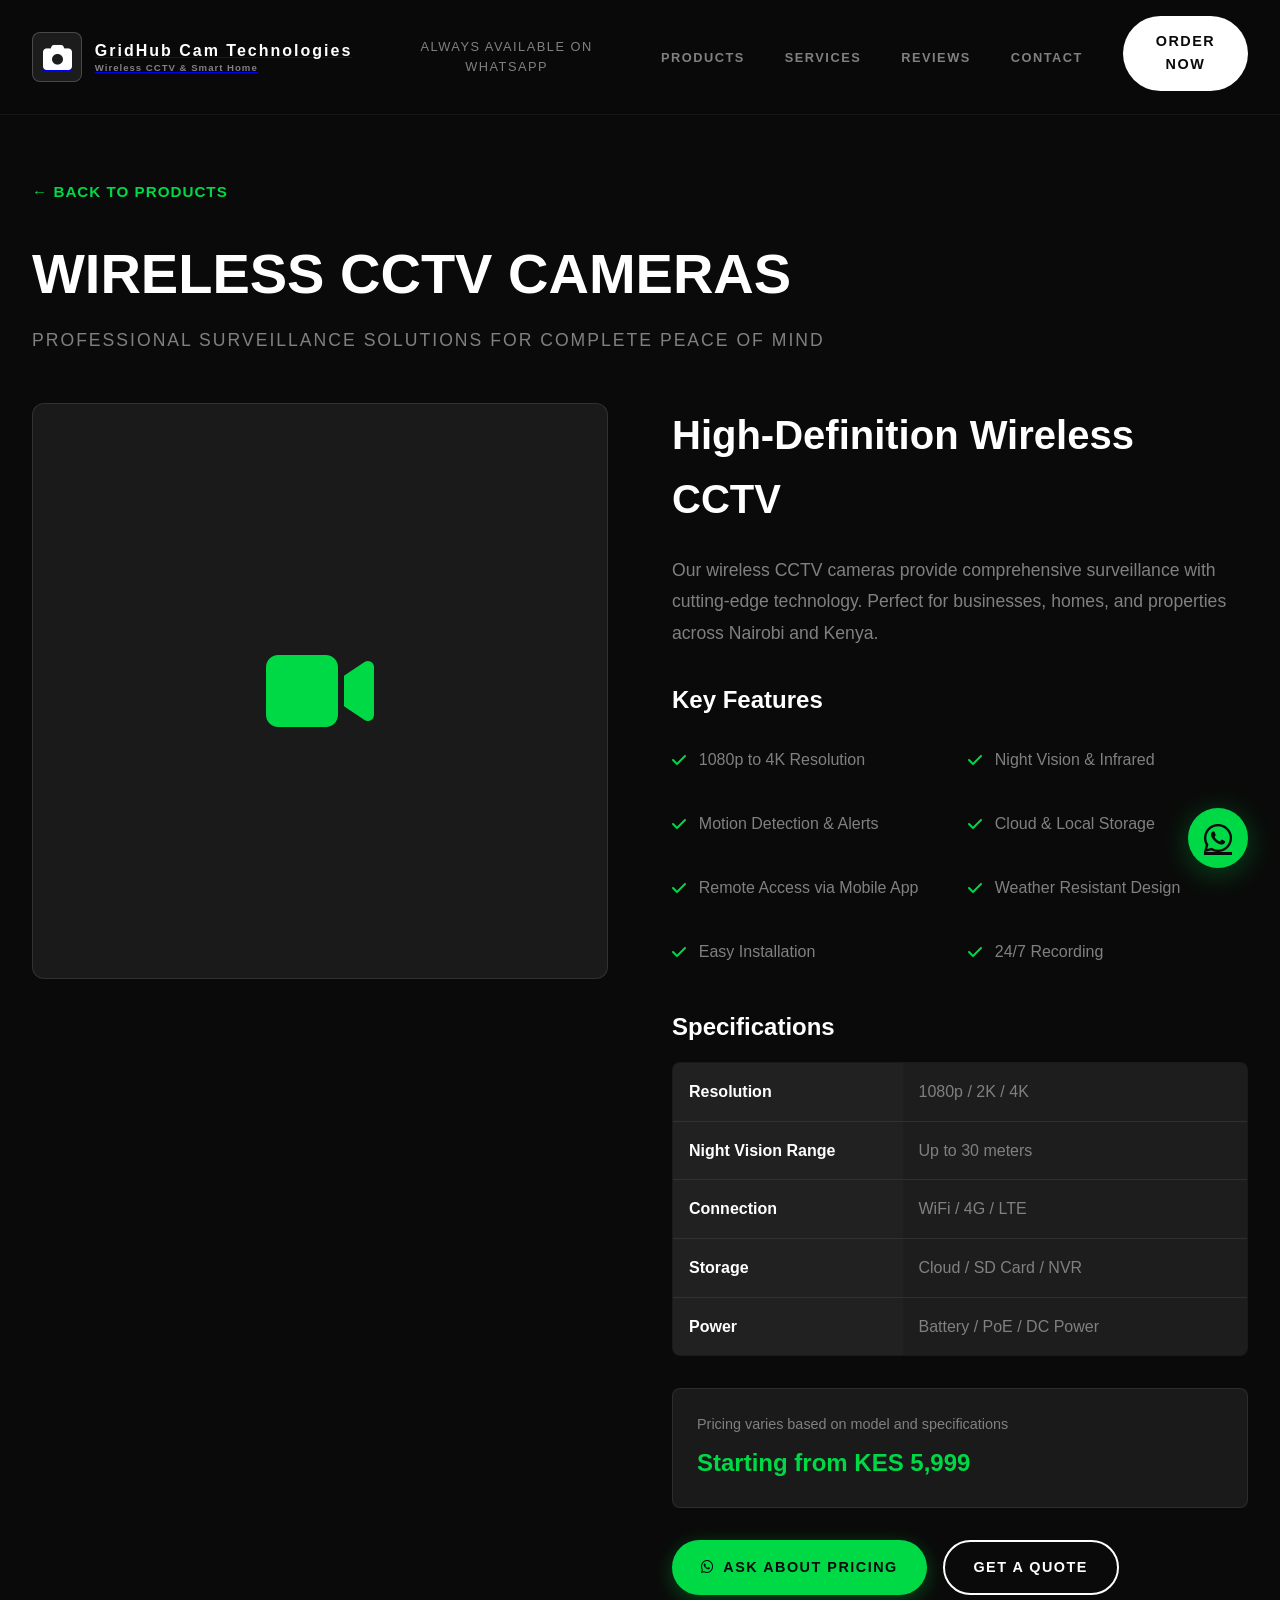
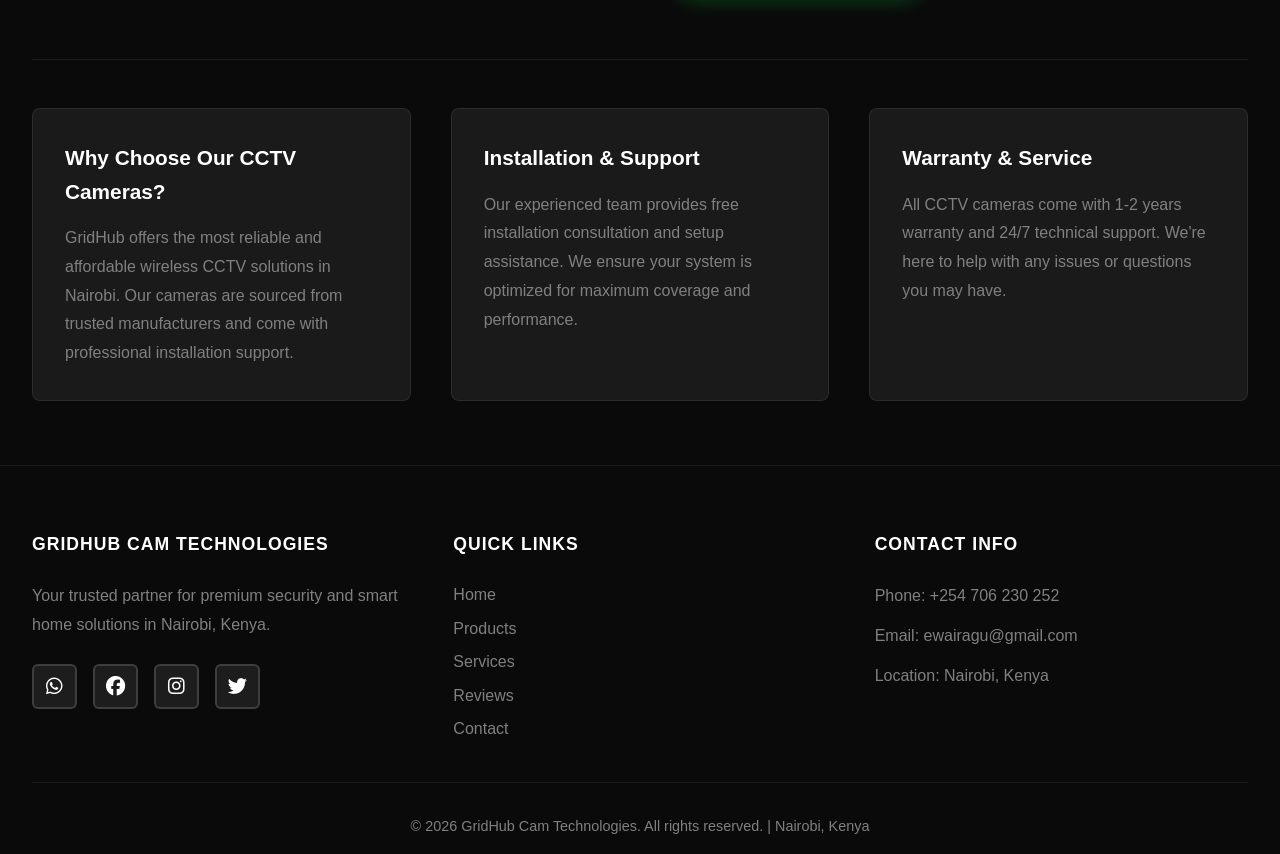
==== products/cctv-cameras.html @ d5a59b38 "initial commit" ====
<!DOCTYPE html>
<html lang="en">
<head>
    <meta charset="UTF-8">
    <meta name="viewport" content="width=device-width, initial-scale=1.0">
    <meta name="description" content="Wireless CCTV Cameras - GridHub Cam Technologies">
    <link rel="stylesheet" href="../css/style.css">
    <link rel="stylesheet" href="https://cdnjs.cloudflare.com/ajax/libs/font-awesome/6.4.0/css/all.min.css">
    <title>Wireless CCTV Cameras | GridHub Cam Technologies</title>
</head>
<body>
    <!-- Navigation Bar -->
    <nav class="navbar">
        <div class="nav-container">
            <a href="../index.html" class="logo">
                <div class="logo-box">
                    <i class="fas fa-camera"></i>
                </div>
                <span>GridHub Cam Technologies<br><small>Wireless CCTV & Smart Home</small></span>
            </a>
            <p class="nav-tagline">ALWAYS AVAILABLE ON WHATSAPP</p>
            <ul class="nav-menu">
                <li><a href="../index.html#products" class="nav-link">PRODUCTS</a></li>
                <li><a href="../index.html#services" class="nav-link">SERVICES</a></li>
                <li><a href="../index.html#reviews" class="nav-link">REVIEWS</a></li>
                <li><a href="../index.html#contact" class="nav-link">CONTACT</a></li>
                <li><a href="https://wa.me/254706230252?text=Hi%20GridHub%20Cam%20Technologies,%20I%20am%20interested%20in%20Wireless%20CCTV%20Cameras" target="_blank" class="btn btn-order">ORDER NOW</a></li>
            </ul>
            <div class="hamburger">
                <span></span>
                <span></span>
                <span></span>
            </div>
        </div>
    </nav>

    <!-- Product Details Section -->
    <section class="product-details">
        <div class="product-details-container">
            <div class="product-header">
                <a href="../index.html#products" class="back-link">← Back to Products</a>
                <h1>Wireless CCTV Cameras</h1>
                <p class="product-tagline">Professional surveillance solutions for complete peace of mind</p>
            </div>

            <div class="product-grid">
                <div class="product-image">
                    <div class="image-placeholder">
                        <i class="fas fa-video"></i>
                    </div>
                </div>

                <div class="product-info">
                    <h2>High-Definition Wireless CCTV</h2>
                    <p class="product-description">
                        Our wireless CCTV cameras provide comprehensive surveillance with cutting-edge technology. Perfect for businesses, homes, and properties across Nairobi and Kenya.
                    </p>

                    <div class="features">
                        <h3>Key Features</h3>
                        <ul>
                            <li><i class="fas fa-check"></i> 1080p to 4K Resolution</li>
                            <li><i class="fas fa-check"></i> Night Vision & Infrared</li>
                            <li><i class="fas fa-check"></i> Motion Detection & Alerts</li>
                            <li><i class="fas fa-check"></i> Cloud & Local Storage</li>
                            <li><i class="fas fa-check"></i> Remote Access via Mobile App</li>
                            <li><i class="fas fa-check"></i> Weather Resistant Design</li>
                            <li><i class="fas fa-check"></i> Easy Installation</li>
                            <li><i class="fas fa-check"></i> 24/7 Recording</li>
                        </ul>
                    </div>

                    <div class="specifications">
                        <h3>Specifications</h3>
                        <table>
                            <tr>
                                <td>Resolution</td>
                                <td>1080p / 2K / 4K</td>
                            </tr>
                            <tr>
                                <td>Night Vision Range</td>
                                <td>Up to 30 meters</td>
                            </tr>
                            <tr>
                                <td>Connection</td>
                                <td>WiFi / 4G / LTE</td>
                            </tr>
                            <tr>
                                <td>Storage</td>
                                <td>Cloud / SD Card / NVR</td>
                            </tr>
                            <tr>
                                <td>Power</td>
                                <td>Battery / PoE / DC Power</td>
                            </tr>
                        </table>
                    </div>

                    <div class="pricing">
                        <p class="price-note">Pricing varies based on model and specifications</p>
                        <p class="price-range">Starting from KES 5,999</p>
                    </div>

                    <div class="action-buttons">
                        <a href="https://wa.me/254706230252?text=Hi%20GridHub,%20I%20am%20interested%20in%20Wireless%20CCTV%20Cameras%20-%20please%20send%20pricing%20and%20models" target="_blank" class="btn btn-whatsapp">
                            <i class="fab fa-whatsapp"></i> ASK ABOUT PRICING
                        </a>
                        <a href="../index.html#contact" class="btn btn-quote">GET A QUOTE</a>
                    </div>
                </div>
            </div>

            <div class="product-sections">
                <div class="section">
                    <h3>Why Choose Our CCTV Cameras?</h3>
                    <p>GridHub offers the most reliable and affordable wireless CCTV solutions in Nairobi. Our cameras are sourced from trusted manufacturers and come with professional installation support.</p>
                </div>

                <div class="section">
                    <h3>Installation & Support</h3>
                    <p>Our experienced team provides free installation consultation and setup assistance. We ensure your system is optimized for maximum coverage and performance.</p>
                </div>

                <div class="section">
                    <h3>Warranty & Service</h3>
                    <p>All CCTV cameras come with 1-2 years warranty and 24/7 technical support. We're here to help with any issues or questions you may have.</p>
                </div>
            </div>
        </div>
    </section>

    <!-- Footer -->
    <footer class="footer">
        <div class="footer-content">
            <div class="footer-section">
                <h4>GridHub Cam Technologies</h4>
                <p>Your trusted partner for premium security and smart home solutions in Nairobi, Kenya.</p>
                <div class="social-links">
                    <a href="https://wa.me/254706230252" target="_blank" title="WhatsApp"><i class="fab fa-whatsapp"></i></a>
                    <a href="https://facebook.com" target="_blank" title="Facebook"><i class="fab fa-facebook"></i></a>
                    <a href="https://instagram.com" target="_blank" title="Instagram"><i class="fab fa-instagram"></i></a>
                    <a href="https://twitter.com" target="_blank" title="Twitter"><i class="fab fa-twitter"></i></a>
                </div>
            </div>
            <div class="footer-section">
                <h4>Quick Links</h4>
                <ul>
                    <li><a href="../index.html">Home</a></li>
                    <li><a href="../index.html#products">Products</a></li>
                    <li><a href="../index.html#services">Services</a></li>
                    <li><a href="../index.html#reviews">Reviews</a></li>
                    <li><a href="../index.html#contact">Contact</a></li>
                </ul>
            </div>
            <div class="footer-section">
                <h4>Contact Info</h4>
                <p>Phone: +254 706 230 252</p>
                <p>Email: ewairagu@gmail.com</p>
                <p>Location: Nairobi, Kenya</p>
            </div>
        </div>
        <div class="footer-bottom">
            <p>&copy; 2026 GridHub Cam Technologies. All rights reserved. | Nairobi, Kenya</p>
        </div>
    </footer>

    <!-- Scroll to Top Button -->
    <button class="scroll-top" id="scrollTopBtn">
        <i class="fas fa-arrow-up"></i>
    </button>

    <!-- WhatsApp Chat Button -->
    <a href="https://wa.me/254706230252?text=Hi%20GridHub%20Cam%20Technologies" target="_blank" class="whatsapp-chat">
        <i class="fab fa-whatsapp"></i>
    </a>

    <script src="../js/script.js"></script>
</body>
</html>
---- css/style.css ----
/* ==================== GLOBAL STYLES ==================== */
* {
    margin: 0;
    padding: 0;
    box-sizing: border-box;
}

:root {
    --text-light: #ffffff;
    --text-gray: #808080;
    --background: #0a0a0a;
    --card-bg: #1a1a1a;
    --accent-color: #00d946;
    --secondary-color: #0a0e27;
    --shadow: 0 15px 35px rgba(0, 0, 0, 0.8);
    --transition: all 0.3s ease;
}

html {
    scroll-behavior: smooth;
}

body {
    font-family: 'Segoe UI', Tahoma, Geneva, Verdana, sans-serif;
    line-height: 1.6;
    color: var(--text-light);
    background-color: var(--background);
    overflow-x: hidden;
}

/* ==================== NAVIGATION BAR ==================== */
.navbar {
    position: sticky;
    top: 0;
    z-index: 1000;
    background: rgba(10, 10, 10, 0.98);
    backdrop-filter: blur(10px);
    border-bottom: 1px solid rgba(255, 255, 255, 0.05);
    padding: 1rem 2rem;
    animation: slideDown 0.5s ease;
}

@keyframes slideDown {
    from {
        transform: translateY(-100%);
        opacity: 0;
    }
    to {
        transform: translateY(0);
        opacity: 1;
    }
}

.nav-container {
    max-width: 1400px;
    margin: 0 auto;
    display: flex;
    justify-content: space-between;
    align-items: center;
    gap: 2rem;
}

.logo {
    display: flex;
    align-items: center;
    gap: 0.8rem;
    cursor: pointer;
    transition: var(--transition);
    flex-shrink: 0;
}

.logo-box {
    width: 50px;
    height: 50px;
    background: rgba(255, 255, 255, 0.08);
    border: 1.5px solid rgba(255, 255, 255, 0.2);
    border-radius: 8px;
    display: flex;
    align-items: center;
    justify-content: center;
    font-size: 1.8rem;
    color: var(--text-light);
}

.logo span {
    color: var(--text-light);
    font-size: 1rem;
    font-weight: 800;
    letter-spacing: 2px;
    line-height: 1.2;
}

.logo small {
    font-size: 0.6rem;
    color: var(--text-gray);
    display: block;
    letter-spacing: 1px;
    margin-top: 0.1rem;
}

.logo:hover {
    transform: scale(1.02);
}

.nav-tagline {
    color: var(--text-gray);
    font-size: 0.8rem;
    letter-spacing: 1.5px;
    text-transform: uppercase;
    flex-grow: 1;
    text-align: center;
}

.nav-menu {
    display: flex;
    list-style: none;
    gap: 2.5rem;
    align-items: center;
}

.nav-link {
    color: var(--text-gray);
    text-decoration: none;
    font-weight: 600;
    font-size: 0.8rem;
    position: relative;
    transition: var(--transition);
    text-transform: uppercase;
    letter-spacing: 1.5px;
}

.nav-link:hover {
    color: var(--text-light);
}

.btn-order {
    background: var(--text-light);
    color: var(--background);
    padding: 0.6rem 1.4rem;
    border-radius: 50px;
    font-weight: 700;
    text-transform: uppercase;
    letter-spacing: 1px;
    font-size: 0.75rem;
    cursor: pointer;
    transition: var(--transition);
    border: none;
}

.btn-order:hover {
    transform: translateY(-2px);
    box-shadow: 0 5px 15px rgba(255, 255, 255, 0.2);
}

.hamburger {
    display: none;
    flex-direction: column;
    cursor: pointer;
}

.hamburger span {
    width: 25px;
    height: 3px;
    background-color: var(--text-light);
    margin: 5px 0;
    border-radius: 3px;
    transition: var(--transition);
}

.hamburger.active span:nth-child(1) {
    transform: rotate(45deg) translate(10px, 10px);
}

.hamburger.active span:nth-child(2) {
    opacity: 0;
}

.hamburger.active span:nth-child(3) {
    transform: rotate(-45deg) translate(7px, -7px);
}

/* ==================== HERO SECTION ==================== */
.hero {
    background: linear-gradient(135deg, rgba(10, 10, 10, 0.95), rgba(15, 15, 15, 0.95)),
                url('https://images.unsplash.com/photo-1558618666-fcd25c85cd64?ixlib=rb-4.0.3&auto=format&fit=crop&w=1600&q=80');
    background-size: cover;
    background-position: center;
    background-attachment: fixed;
    min-height: 100vh;
    display: flex;
    flex-direction: column;
    align-items: flex-start;
    justify-content: center;
    padding: 5rem 2rem;
    color: var(--text-light);
    position: relative;
    overflow: hidden;
}

.hero::before {
    content: '';
    position: absolute;
    top: 0;
    left: 0;
    right: 0;
    bottom: 0;
    background: radial-gradient(circle at 20% 50%, rgba(0, 0, 0, 0.3), transparent 50%);
    pointer-events: none;
}

.hero-content {
    max-width: 1200px;
    margin: 0 auto;
    width: 100%;
    position: relative;
    z-index: 1;
    animation: fadeInUp 1.2s ease;
}

@keyframes fadeInUp {
    from {
        opacity: 0;
        transform: translateY(50px);
    }
    to {
        opacity: 1;
        transform: translateY(0);
    }
}

.hero h1 {
    font-size: 6rem;
    font-weight: 900;
    margin-bottom: 2rem;
    line-height: 0.9;
    letter-spacing: -3px;
    text-transform: uppercase;
}

.hero p {
    font-size: 1.1rem;
    margin-bottom: 3rem;
    color: var(--text-gray);
    line-height: 1.8;
    max-width: 600px;
}

.hero-buttons {
    display: flex;
    gap: 1.5rem;
    margin-bottom: 5rem;
    flex-wrap: wrap;
}

.hero-stats {
    display: grid;
    grid-template-columns: repeat(4, 1fr);
    gap: 3rem;
    position: relative;
    z-index: 1;
    max-width: 1200px;
    margin: 0 auto;
    width: 100%;
}

.stat h3 {
    font-size: 3rem;
    font-weight: 900;
    color: var(--text-light);
    margin-bottom: 0.5rem;
}

.stat p {
    color: var(--text-gray);
    font-size: 0.8rem;
    text-transform: uppercase;
    letter-spacing: 2px;
}

/* ==================== BUTTONS ==================== */
.btn {
    padding: 0.9rem 1.8rem;
    border: none;
    border-radius: 50px;
    font-size: 0.9rem;
    font-weight: 700;
    cursor: pointer;
    transition: var(--transition);
    text-decoration: none;
    display: inline-block;
    text-align: center;
    text-transform: uppercase;
    letter-spacing: 1.5px;
    position: relative;
    overflow: hidden;
}

.btn::before {
    content: '';
    position: absolute;
    top: 0;
    left: -100%;
    width: 100%;
    height: 100%;
    background: rgba(255, 255, 255, 0.1);
    transition: left 0.3s ease;
    z-index: -1;
}

.btn:hover::before {
    left: 100%;
}

.btn-shop {
    background: var(--text-light);
    color: var(--background);
    box-shadow: 0 5px 20px rgba(0, 0, 0, 0.4);
}

.btn-shop:hover {
    transform: translateY(-3px);
    box-shadow: 0 8px 25px rgba(255, 255, 255, 0.15);
}

.btn-whatsapp {
    background: var(--accent-color);
    color: var(--background);
    box-shadow: 0 5px 20px rgba(0, 217, 70, 0.3);
    display: flex;
    align-items: center;
    gap: 0.5rem;
}

.btn-whatsapp:hover {
    transform: translateY(-3px);
    box-shadow: 0 8px 30px rgba(0, 217, 70, 0.4);
}

.btn-quote {
    background: transparent;
    color: var(--text-light);
    border: 2px solid var(--text-light);
}

.btn-quote:hover {
    background: var(--text-light);
    color: var(--background);
    transform: translateY(-3px);
    box-shadow: 0 5px 20px rgba(0, 0, 0, 0.3);
}

.btn-submit {
    width: 100%;
}

/* ==================== PRODUCTS SECTION ==================== */
.products {
    padding: 6rem 2rem;
    background: var(--background);
    max-width: 1400px;
    margin: 0 auto;
    position: relative;
}

.products h2 {
    font-size: 3.5rem;
    text-align: center;
    margin-bottom: 0.5rem;
    color: var(--text-light);
    font-weight: 900;
    letter-spacing: -1px;
    text-transform: uppercase;
}

.section-subtitle {
    text-align: center;
    color: var(--text-gray);
    margin-bottom: 4rem;
    font-size: 1.1rem;
    text-transform: uppercase;
    letter-spacing: 2px;
}

.products-grid {
    display: grid;
    grid-template-columns: repeat(auto-fit, minmax(320px, 1fr));
    gap: 2.5rem;
}

.product-card {
    background: var(--card-bg);
    border: 1px solid rgba(255, 255, 255, 0.08);
    border-radius: 12px;
    padding: 2.5rem;
    text-align: center;
    transition: var(--transition);
    backdrop-filter: blur(10px);
    position: relative;
    overflow: hidden;
}

.product-card:hover {
    border-color: rgba(255, 255, 255, 0.2);
    transform: translateY(-10px);
    box-shadow: 0 15px 40px rgba(0, 0, 0, 0.5);
}

.product-icon {
    font-size: 3.5rem;
    color: var(--text-light);
    margin-bottom: 1.5rem;
    transition: var(--transition);
}

.product-card:hover .product-icon {
    transform: scale(1.1) rotate(5deg);
}

.product-card h3 {
    color: var(--text-light);
    margin-bottom: 1rem;
    font-size: 1.5rem;
    font-weight: 700;
}

.product-card p {
    color: var(--text-gray);
    margin-bottom: 1.5rem;
    line-height: 1.8;
}

.product-card ul {
    list-style: none;
    text-align: left;
}

.product-card li {
    padding: 0.7rem 0;
    color: var(--text-gray);
    border-bottom: 1px solid rgba(255, 255, 255, 0.08);
    font-size: 0.95rem;
}

.product-card li:last-child {
    border-bottom: none;
}

.product-card li::before {
    content: "▸ ";
    color: var(--accent-color);
    font-weight: bold;
    margin-right: 0.8rem;
}

/* ==================== SERVICES SECTION ==================== */
.services {
    padding: 6rem 2rem;
    background: var(--background);
    max-width: 1400px;
    margin: 0 auto;
}

.services h2 {
    font-size: 3.5rem;
    text-align: center;
    margin-bottom: 0.5rem;
    color: var(--text-light);
    font-weight: 900;
    text-transform: uppercase;
}

.services-grid {
    display: grid;
    grid-template-columns: repeat(auto-fit, minmax(280px, 1fr));
    gap: 2.5rem;
    margin-top: 3rem;
}

.service-card {
    background: var(--card-bg);
    border: 1px solid rgba(255, 255, 255, 0.08);
    padding: 2.5rem;
    border-radius: 12px;
    text-align: center;
    transition: var(--transition);
    backdrop-filter: blur(10px);
}

.service-card:hover {
    border-color: rgba(255, 255, 255, 0.2);
    transform: translateY(-8px);
    box-shadow: 0 15px 40px rgba(0, 0, 0, 0.5);
}

.service-card i {
    font-size: 3rem;
    color: var(--accent-color);
    margin-bottom: 1rem;
}

.service-card h3 {
    color: var(--text-light);
    margin-bottom: 1rem;
    font-size: 1.3rem;
    font-weight: 700;
}

.service-card p {
    color: var(--text-gray);
    line-height: 1.8;
}

/* ==================== REVIEWS SECTION ==================== */
.reviews {
    padding: 6rem 2rem;
    background: var(--background);
    max-width: 1400px;
    margin: 0 auto;
}

.reviews h2 {
    font-size: 3.5rem;
    text-align: center;
    margin-bottom: 0.5rem;
    color: var(--text-light);
    font-weight: 900;
    text-transform: uppercase;
}

.reviews-grid {
    display: grid;
    grid-template-columns: repeat(auto-fit, minmax(320px, 1fr));
    gap: 2.5rem;
    margin-top: 3rem;
}

.review-card {
    background: var(--card-bg);
    padding: 2.5rem;
    border-radius: 12px;
    box-shadow: 0 5px 20px rgba(0, 0, 0, 0.4);
    transition: var(--transition);
    border: 1px solid rgba(255, 255, 255, 0.08);
    backdrop-filter: blur(10px);
    position: relative;
}

.review-card:hover {
    transform: translateY(-8px);
    border-color: rgba(255, 255, 255, 0.2);
    box-shadow: 0 15px 40px rgba(0, 0, 0, 0.5);
}

.stars {
    color: #ffffff;
    font-size: 1.3rem;
    margin-bottom: 1rem;
    letter-spacing: 2px;
}

.review-text {
    color: var(--text-gray);
    font-style: italic;
    margin-bottom: 1.5rem;
    line-height: 1.9;
}

.review-author {
    color: var(--text-light);
    font-weight: 700;
    text-transform: uppercase;
    letter-spacing: 1px;
    font-size: 0.9rem;
}

/* ==================== CONTACT SECTION ==================== */
.contact {
    padding: 6rem 2rem;
    background: linear-gradient(135deg, rgba(10, 10, 10, 0.95), rgba(15, 15, 15, 0.95)),
                url('https://images.unsplash.com/photo-1558618666-fcd25c85cd64?ixlib=rb-4.0.3&auto=format&fit=crop&w=1600&q=80');
    background-size: cover;
    background-position: center;
    background-attachment: fixed;
    color: var(--text-light);
    position: relative;
}

.contact::before {
    content: '';
    position: absolute;
    top: 0;
    left: 0;
    right: 0;
    bottom: 0;
    background: radial-gradient(circle at 80% 20%, rgba(0, 0, 0, 0.4), transparent 50%);
    pointer-events: none;
}

.contact h2 {
    font-size: 3.5rem;
    text-align: center;
    margin-bottom: 0.5rem;
    font-weight: 900;
    text-transform: uppercase;
    position: relative;
    z-index: 1;
}

.contact .section-subtitle {
    color: var(--text-gray);
    position: relative;
    z-index: 1;
}

.contact-wrapper {
    max-width: 1400px;
    margin: 0 auto;
    display: grid;
    grid-template-columns: 1fr 1fr;
    gap: 4rem;
    margin-top: 3rem;
    position: relative;
    z-index: 1;
}

.contact-info {
    display: grid;
    grid-template-columns: repeat(2, 1fr);
    gap: 2.5rem;
}

.info-card {
    background: rgba(26, 26, 26, 0.9);
    padding: 2rem;
    border-radius: 10px;
    text-align: center;
    backdrop-filter: blur(10px);
    border: 1px solid rgba(255, 255, 255, 0.08);
    transition: var(--transition);
}

.info-card:hover {
    background: rgba(26, 26, 26, 0.95);
    transform: translateY(-8px);
    border-color: rgba(255, 255, 255, 0.15);
    box-shadow: 0 10px 30px rgba(0, 0, 0, 0.4);
}

.info-card i {
    font-size: 3rem;
    color: var(--accent-color);
    margin-bottom: 1rem;
}

.info-card h4 {
    font-size: 1.3rem;
    margin-bottom: 0.8rem;
    color: var(--text-light);
    font-weight: 700;
}

.info-card p {
    margin: 0.5rem 0;
    color: var(--text-gray);
}

.info-text {
    font-size: 0.9rem;
    opacity: 0.8;
}

.contact-link {
    display: inline-block;
    margin-top: 1rem;
    padding: 0.7rem 1.8rem;
    background: var(--accent-color);
    color: var(--background);
    text-decoration: none;
    border-radius: 50px;
    transition: var(--transition);
    font-weight: 700;
    text-transform: uppercase;
    letter-spacing: 1px;
    font-size: 0.85rem;
    box-shadow: 0 5px 15px rgba(0, 217, 70, 0.2);
}

.contact-link:hover {
    box-shadow: 0 8px 25px rgba(0, 217, 70, 0.3);
    transform: translateY(-3px);
}

/* ==================== CONTACT FORM ==================== */
.contact-form-container {
    background: rgba(26, 26, 26, 0.9);
    padding: 3rem;
    border-radius: 12px;
    backdrop-filter: blur(10px);
    border: 1px solid rgba(255, 255, 255, 0.08);
}

.contact-form-container h3 {
    font-size: 2rem;
    margin-bottom: 2rem;
    color: var(--text-light);
    font-weight: 700;
    text-transform: uppercase;
}

.contact-form {
    display: flex;
    flex-direction: column;
}

.form-group {
    margin-bottom: 1.8rem;
}

.form-group label {
    display: block;
    margin-bottom: 0.7rem;
    font-weight: 700;
    text-transform: uppercase;
    letter-spacing: 1px;
    font-size: 0.9rem;
    color: var(--text-light);
}

.form-group input,
.form-group textarea,
.form-group select {
    width: 100%;
    padding: 1rem;
    border: 1px solid rgba(255, 255, 255, 0.15);
    border-radius: 6px;
    font-family: inherit;
    font-size: 1rem;
    background: rgba(10, 10, 10, 0.7);
    color: var(--text-light);
    transition: var(--transition);
}

.form-group input::placeholder,
.form-group textarea::placeholder {
    color: rgba(255, 255, 255, 0.3);
}

.form-group input:focus,
.form-group textarea:focus,
.form-group select:focus {
    outline: none;
    background: rgba(10, 10, 10, 0.9);
    border-color: rgba(255, 255, 255, 0.3);
    box-shadow: 0 0 10px rgba(0, 0, 0, 0.3);
}

.form-group textarea {
    resize: vertical;
}

.btn-submit {
    margin-top: 1.5rem;
}

.form-message {
    margin-top: 1rem;
    padding: 1rem;
    border-radius: 6px;
    text-align: center;
    display: none;
    font-weight: 700;
    text-transform: uppercase;
    letter-spacing: 1px;
}

.form-message.success {
    display: block;
    background: rgba(0, 217, 70, 0.15);
    color: var(--accent-color);
    border: 2px solid var(--accent-color);
}

.form-message.error {
    display: block;
    background: rgba(239, 68, 68, 0.15);
    color: #ef4444;
    border: 2px solid #ef4444;
}

/* ==================== FOOTER ==================== */
.footer {
    background: var(--background);
    color: var(--text-light);
    padding: 4rem 2rem 1rem;
    border-top: 1px solid rgba(255, 255, 255, 0.08);
}

.footer-content {
    max-width: 1400px;
    margin: 0 auto;
    display: grid;
    grid-template-columns: repeat(auto-fit, minmax(280px, 1fr));
    gap: 3rem;
    margin-bottom: 2rem;
}

.footer-section h4 {
    margin-bottom: 1.5rem;
    color: var(--text-light);
    font-size: 1.1rem;
    font-weight: 700;
    text-transform: uppercase;
    letter-spacing: 1px;
}

.footer-section p {
    margin: 0.7rem 0;
    color: var(--text-gray);
    line-height: 1.8;
}

.footer-section ul {
    list-style: none;
}

.footer-section a {
    color: var(--text-gray);
    text-decoration: none;
    transition: var(--transition);
    display: block;
    margin: 0.5rem 0;
}

.footer-section a:hover {
    color: var(--text-light);
    padding-left: 0.5rem;
}

.social-links {
    display: flex;
    gap: 1rem;
    margin-top: 1rem;
}

.social-links a {
    width: 45px;
    height: 45px;
    background: rgba(255, 255, 255, 0.08);
    border: 2px solid rgba(255, 255, 255, 0.15);
    border-radius: 6px;
    display: flex;
    align-items: center;
    justify-content: center;
    transition: var(--transition);
    color: var(--text-light);
    font-size: 1.2rem;
}

.social-links a:hover {
    background: var(--accent-color);
    color: var(--background);
    transform: translateY(-3px);
    border-color: var(--accent-color);
}

.footer-bottom {
    text-align: center;
    padding-top: 2rem;
    border-top: 1px solid rgba(255, 255, 255, 0.08);
    color: var(--text-gray);
    font-size: 0.9rem;
}

/* ==================== SCROLL TO TOP BUTTON ==================== */
.scroll-top {
    position: fixed;
    bottom: 80px;
    right: 2rem;
    background: var(--text-light);
    color: var(--background);
    border: none;
    width: 50px;
    height: 50px;
    border-radius: 6px;
    cursor: pointer;
    display: none;
    align-items: center;
    justify-content: center;
    font-size: 1.5rem;
    box-shadow: 0 5px 20px rgba(0, 0, 0, 0.4);
    transition: var(--transition);
    z-index: 999;
    font-weight: 700;
}

.scroll-top:hover {
    transform: translateY(-5px);
    box-shadow: 0 8px 30px rgba(0, 0, 0, 0.5);
}

.scroll-top.show {
    display: flex;
}

/* ==================== WHATSAPP CHAT BUTTON ==================== */
.whatsapp-chat {
    position: fixed;
    bottom: 2rem;
    right: 2rem;
    width: 60px;
    height: 60px;
    background: var(--accent-color);
    border-radius: 50%;
    display: flex;
    align-items: center;
    justify-content: center;
    color: var(--background);
    font-size: 2rem;
    box-shadow: 0 5px 30px rgba(0, 217, 70, 0.3);
    transition: var(--transition);
    z-index: 998;
    animation: float 3s ease-in-out infinite;
}

.whatsapp-chat:hover {
    transform: scale(1.1);
    box-shadow: 0 8px 40px rgba(0, 217, 70, 0.4);
}

@keyframes float {
    0%, 100% {
        transform: translateY(0px);
    }
    50% {
        transform: translateY(-15px);
    }
}

/* ==================== RESPONSIVE DESIGN ==================== */
@media (max-width: 768px) {
    .hamburger {
        display: flex;
    }

    .nav-container {
        flex-wrap: wrap;
        gap: 1rem;
    }

    .nav-tagline {
        order: 3;
        flex-basis: 100%;
        text-align: left;
    }

    .nav-menu {
        display: none;
        position: absolute;
        top: 100%;
        left: 0;
        width: 100%;
        flex-direction: column;
        background: rgba(10, 10, 10, 0.98);
        gap: 0;
        border-bottom: 1px solid rgba(255, 255, 255, 0.08);
        padding: 1rem 0;
    }

    .nav-menu.active {
        display: flex;
    }

    .nav-menu li {
        width: 100%;
    }

    .nav-link {
        display: block;
        padding: 1rem 2rem;
        text-align: left;
        border-bottom: 1px solid rgba(255, 255, 255, 0.08);
    }

    .nav-link::before {
        display: none;
    }

    .hero h1 {
        font-size: 3.5rem;
    }

    .hero p {
        font-size: 1rem;
    }

    .hero-buttons {
        flex-direction: column;
    }

    .hero-stats {
        grid-template-columns: repeat(2, 1fr);
        gap: 2rem;
    }

    .products h2,
    .services h2,
    .reviews h2,
    .contact h2 {
        font-size: 2.5rem;
    }

    .products-grid,
    .services-grid,
    .reviews-grid {
        grid-template-columns: 1fr;
    }

    .contact-wrapper {
        grid-template-columns: 1fr;
    }

    .contact-info {
        grid-template-columns: 1fr;
        order: 2;
    }

    .contact-form-container {
        order: 1;
        padding: 2rem;
    }

    .products,
    .services,
    .about,
    .reviews,
    .contact {
        padding: 4rem 1.5rem;
    }

    .scroll-top {
        width: 45px;
        height: 45px;
        font-size: 1.2rem;
        bottom: 70px;
        right: 1.5rem;
    }

    .whatsapp-chat {
        width: 55px;
        height: 55px;
        font-size: 1.8rem;
        bottom: 1.5rem;
        right: 1.5rem;
    }
}

@media (max-width: 480px) {
    .nav-container {
        flex-direction: column;
        gap: 0.5rem;
    }

    .nav-tagline {
        order: 2;
        font-size: 0.65rem;
    }

    .hero {
        padding: 3rem 1rem;
    }

    .hero h1 {
        font-size: 2rem;
    }

    .hero p {
        font-size: 0.95rem;
    }

    .hero-buttons {
        gap: 0.8rem;
    }

    .btn {
        padding: 0.8rem 1.2rem;
        font-size: 0.8rem;
    }

    .hero-stats {
        grid-template-columns: 1fr 1fr;
        gap: 1rem;
    }

    .stat h3 {
        font-size: 2rem;
    }

    .stat p {
        font-size: 0.7rem;
    }

    .products h2,
    .services h2,
    .reviews h2,
    .contact h2 {
        font-size: 1.8rem;
    }

    .section-subtitle {
        font-size: 0.9rem;
    }

    .product-card,
    .service-card,
    .review-card,
    .info-card {
        padding: 1.5rem;
    }

    .product-icon {
        font-size: 2.5rem;
    }

    .footer-content {
        grid-template-columns: 1fr;
        gap: 1.5rem;
    }

    .contact-form-container {
        padding: 1.5rem;
    }

    .scroll-top {
        bottom: 65px;
        right: 1rem;
    }

    .whatsapp-chat {
        bottom: 1rem;
        right: 1rem;
    }
}

/* ==================== ANIMATIONS ==================== */
@keyframes fadeIn {
    from {
        opacity: 0;
    }
    to {
        opacity: 1;
    }
}

@keyframes slideInLeft {
    from {
        opacity: 0;
        transform: translateX(-50px);
    }
    to {
        opacity: 1;
        transform: translateX(0);
    }
}

@keyframes slideInRight {
    from {
        opacity: 0;
        transform: translateX(50px);
    }
    to {
        opacity: 1;
        transform: translateX(0);
    }
}

@keyframes pulse {
    0% {
        transform: scale(1);
    }
    50% {
        transform: scale(1.05);
    }
    100% {
        transform: scale(1);
    }
}

/* ==================== PRODUCT DETAILS PAGE ==================== */
.product-details {
    padding: 4rem 2rem;
    background: var(--background);
    min-height: calc(100vh - 200px);
}

.product-details-container {
    max-width: 1400px;
    margin: 0 auto;
}

.product-header {
    margin-bottom: 3rem;
}

.back-link {
    display: inline-flex;
    align-items: center;
    gap: 0.5rem;
    color: var(--accent-color);
    text-decoration: none;
    font-weight: 700;
    font-size: 0.95rem;
    text-transform: uppercase;
    letter-spacing: 1px;
    margin-bottom: 1.5rem;
    transition: var(--transition);
}

.back-link:hover {
    gap: 1rem;
    color: var(--text-light);
}

.product-header h1 {
    font-size: 3.5rem;
    color: var(--text-light);
    font-weight: 900;
    margin-bottom: 0.5rem;
    text-transform: uppercase;
}

.product-tagline {
    color: var(--text-gray);
    font-size: 1.1rem;
    text-transform: uppercase;
    letter-spacing: 2px;
}

.product-grid {
    display: grid;
    grid-template-columns: 1fr 1fr;
    gap: 4rem;
    margin-bottom: 4rem;
    align-items: start;
}

.product-image {
    position: sticky;
    top: 100px;
}



.image-placeholder {
    width: 100%;
    aspect-ratio: 1;
    background: var(--card-bg);
    border: 1px solid rgba(255, 255, 255, 0.1);
    border-radius: 12px;
    display: flex;
    align-items: center;
    justify-content: center;
    font-size: 6rem;
    color: var(--accent-color);
}

.product-info h2 {
    font-size: 2.5rem;
    color: var(--text-light);
    margin-bottom: 1.5rem;
    font-weight: 700;
}

.product-info h3 {
    font-size: 1.5rem;
    color: var(--text-light);
    margin-bottom: 1rem;
    margin-top: 2rem;
    font-weight: 700;
}

.product-description {
    color: var(--text-gray);
    font-size: 1.1rem;
    line-height: 1.8;
    margin-bottom: 2rem;
}

.features {
    margin-bottom: 2rem;
}

.features ul {
    list-style: none;
    display: grid;
    grid-template-columns: 1fr 1fr;
    gap: 1rem;
}

.features li {
    color: var(--text-gray);
    padding: 0.7rem 0;
    display: flex;
    align-items: center;
    gap: 0.8rem;
}

.features i {
    color: var(--accent-color);
    font-weight: bold;
}

.specifications {
    margin-bottom: 2rem;
}

.specifications table {
    width: 100%;
    border-collapse: collapse;
    background: var(--card-bg);
    border: 1px solid rgba(255, 255, 255, 0.08);
    border-radius: 8px;
    overflow: hidden;
}

.specifications tr {
    border-bottom: 1px solid rgba(255, 255, 255, 0.08);
}

.specifications tr:last-child {
    border-bottom: none;
}

.specifications td {
    padding: 1rem;
    color: var(--text-gray);
}

.specifications td:first-child {
    font-weight: 700;
    color: var(--text-light);
    background: rgba(255, 255, 255, 0.03);
    width: 40%;
}

.specifications td:last-child {
    background: rgba(255, 255, 255, 0.01);
}

.pricing {
    background: var(--card-bg);
    padding: 1.5rem;
    border-radius: 8px;
    border: 1px solid rgba(255, 255, 255, 0.08);
    margin-bottom: 2rem;
}

.price-note {
    color: var(--text-gray);
    font-size: 0.9rem;
    margin-bottom: 0.5rem;
}

.price-range {
    font-size: 1.5rem;
    color: var(--accent-color);
    font-weight: 700;
}

.action-buttons {
    display: flex;
    gap: 1rem;
    flex-wrap: wrap;
}

.product-sections {
    display: grid;
    grid-template-columns: repeat(auto-fit, minmax(300px, 1fr));
    gap: 2.5rem;
    margin-top: 3rem;
    padding-top: 3rem;
    border-top: 1px solid rgba(255, 255, 255, 0.08);
}

.section {
    padding: 2rem;
    background: var(--card-bg);
    border: 1px solid rgba(255, 255, 255, 0.08);
    border-radius: 8px;
    transition: var(--transition);
}

.section:hover {
    border-color: rgba(255, 255, 255, 0.15);
    box-shadow: 0 5px 20px rgba(0, 0, 0, 0.3);
}

.section h3 {
    font-size: 1.3rem;
    color: var(--text-light);
    margin-bottom: 1rem;
    font-weight: 700;
}

.section p {
    color: var(--text-gray);
    line-height: 1.8;
}

/* ==================== PRODUCT LINK STYLING ==================== */
.product-link {
    text-decoration: none;
    color: inherit;
    display: block;
    position: relative;
}

.view-more {
    margin-top: 1.5rem;
    color: var(--accent-color);
    font-weight: 700;
    text-transform: uppercase;
    letter-spacing: 1px;
    font-size: 0.9rem;
    transition: var(--transition);
}

.product-link:hover .view-more {
    gap: 0.5rem;
}

/* ==================== RESPONSIVE PRODUCT DETAILS ==================== */
@media (max-width: 1024px) {
    .product-grid {
        grid-template-columns: 1fr;
        gap: 3rem;
    }

    .product-header h1 {
        font-size: 2.5rem;
    }

    .features ul {
        grid-template-columns: 1fr;
    }
}

@media (max-width: 768px) {
    .product-details {
        padding: 3rem 1.5rem;
    }

    .product-header h1 {
        font-size: 2rem;
    }

    .product-info h2 {
        font-size: 1.8rem;
    }

    .product-grid {
        gap: 2rem;
    }

    .image-placeholder {
        font-size: 4rem;
    }

    .action-buttons {
        flex-direction: column;
    }

    .action-buttons .btn {
        width: 100%;
    }

    .specifications table {
        font-size: 0.9rem;
    }

    .specifications td {
        padding: 0.8rem;
    }

    .product-sections {
        grid-template-columns: 1fr;
        gap: 1.5rem;
    }
}

@media (max-width: 480px) {
    .product-details {
        padding: 2rem 1rem;
    }

    .back-link {
        font-size: 0.85rem;
    }

    .product-header h1 {
        font-size: 1.5rem;
    }

    .product-tagline {
        font-size: 0.9rem;
    }

    .product-info h2 {
        font-size: 1.3rem;
    }

    .product-info h3 {
        font-size: 1.1rem;
    }

    .product-description {
        font-size: 0.95rem;
    }

    .features ul {
        grid-template-columns: 1fr;
    }

    .features li {
        font-size: 0.9rem;
    }

    .image-placeholder {
        font-size: 3rem;
    }

    .specifications td {
        padding: 0.6rem;
        font-size: 0.8rem;
    }

    .price-range {
        font-size: 1.3rem;
    }
}
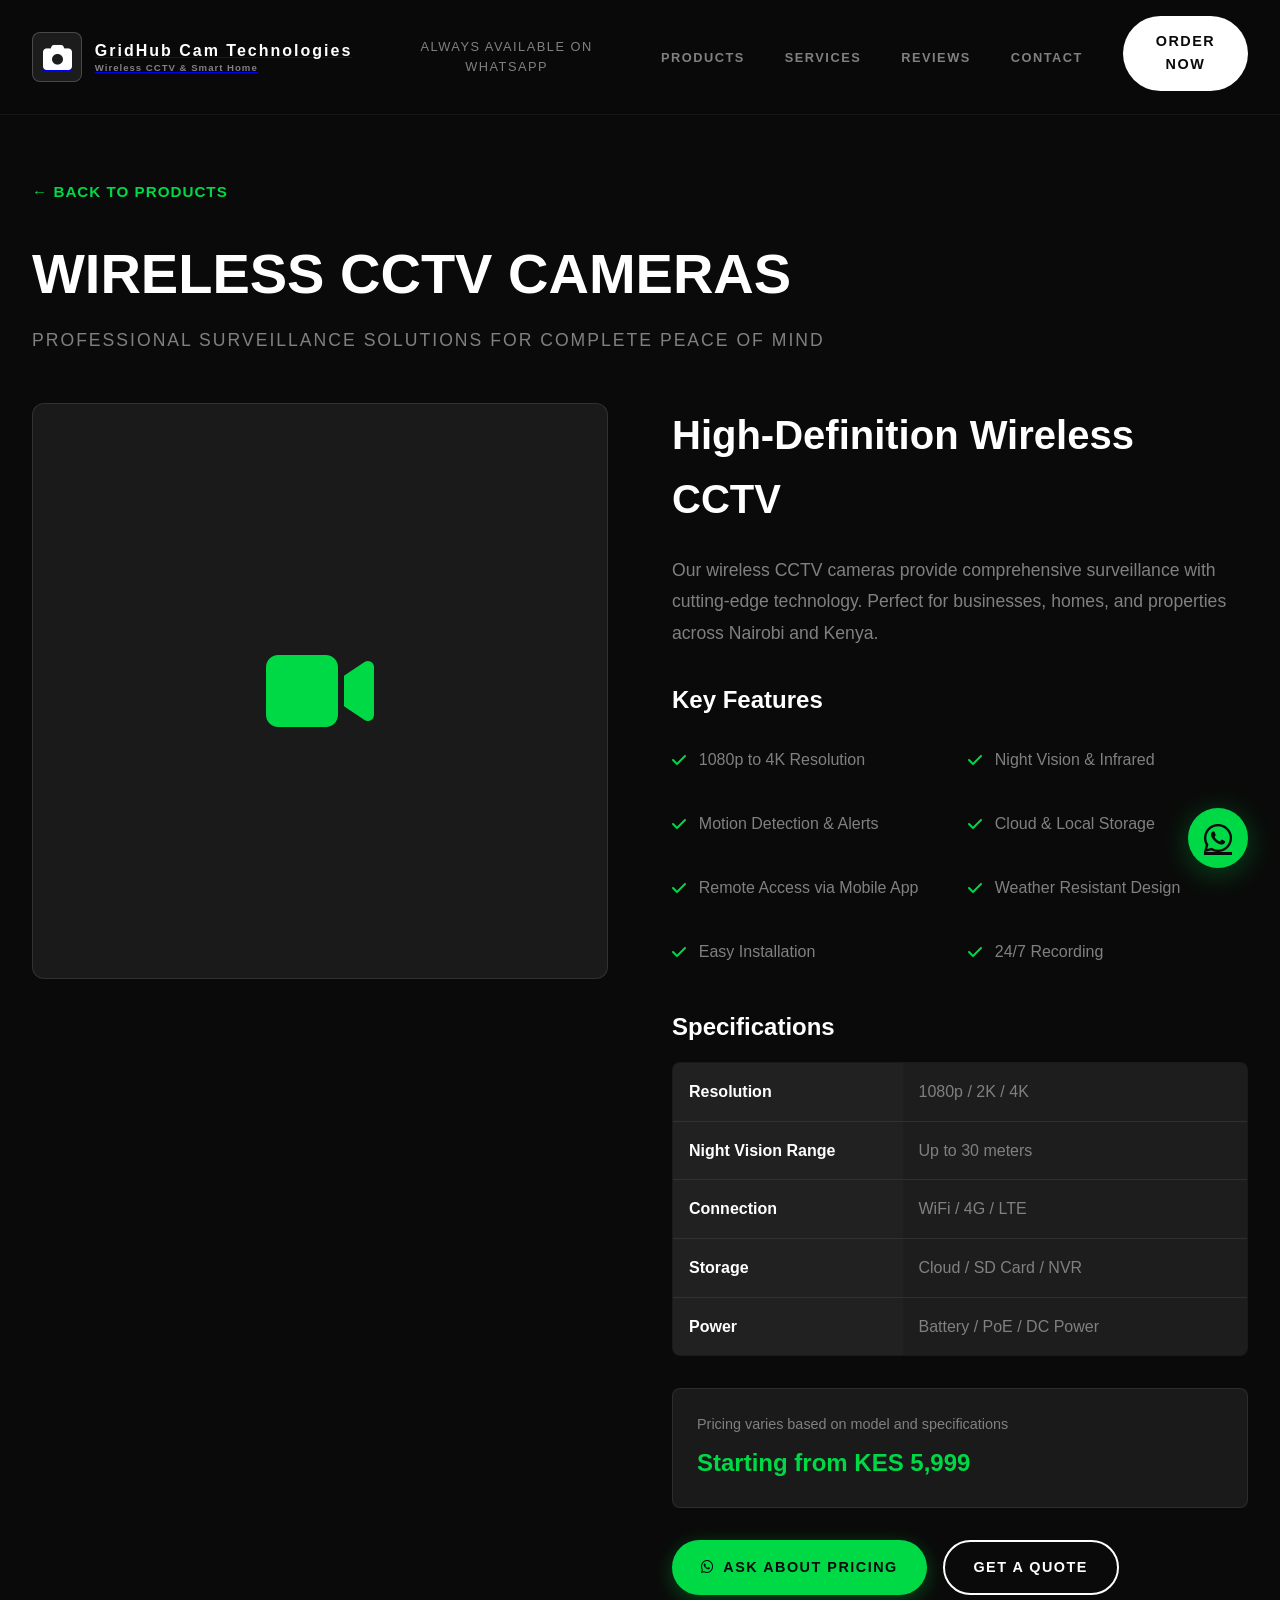
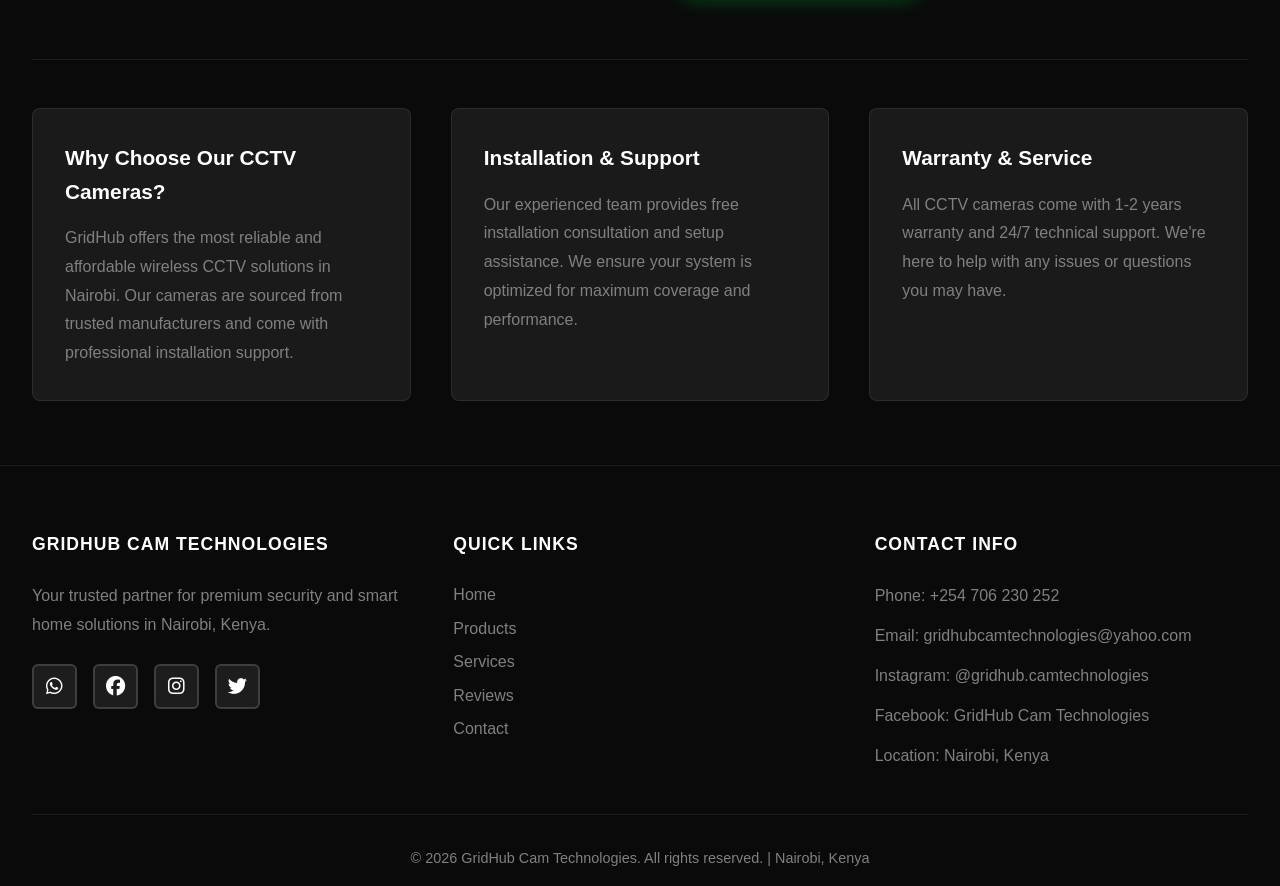
==== commit 0ac497ed: "added social media pages" ====
--- a/products/cctv-cameras.html
+++ b/products/cctv-cameras.html
@@ -137,8 +137,8 @@
                 <p>Your trusted partner for premium security and smart home solutions in Nairobi, Kenya.</p>
                 <div class="social-links">
                     <a href="https://wa.me/254706230252" target="_blank" title="WhatsApp"><i class="fab fa-whatsapp"></i></a>
-                    <a href="https://facebook.com" target="_blank" title="Facebook"><i class="fab fa-facebook"></i></a>
-                    <a href="https://instagram.com" target="_blank" title="Instagram"><i class="fab fa-instagram"></i></a>
+                    <a href="https://facebook.com/GridHubCamTechnologies" target="_blank" title="Facebook"><i class="fab fa-facebook"></i></a>
+                    <a href="https://instagram.com/gridhub.camtechnologies" target="_blank" title="Instagram"><i class="fab fa-instagram"></i></a>
                     <a href="https://twitter.com" target="_blank" title="Twitter"><i class="fab fa-twitter"></i></a>
                 </div>
             </div>
@@ -155,7 +155,9 @@
             <div class="footer-section">
                 <h4>Contact Info</h4>
                 <p>Phone: +254 706 230 252</p>
-                <p>Email: ewairagu@gmail.com</p>
+                <p>Email: gridhubcamtechnologies@yahoo.com</p>
+                <p>Instagram: @gridhub.camtechnologies</p>
+                <p>Facebook: GridHub Cam Technologies</p>
                 <p>Location: Nairobi, Kenya</p>
             </div>
         </div>
--- a/css/style.css
+++ b/css/style.css
@@ -625,8 +625,10 @@
 
 .contact-info {
     display: grid;
-    grid-template-columns: repeat(2, 1fr);
+    grid-template-columns: repeat(auto-fit, minmax(280px, 1fr));
     gap: 2.5rem;
+    align-items: stretch;
+    min-width: 0;
 }
 
 .info-card {
@@ -667,6 +669,39 @@
 .info-text {
     font-size: 0.9rem;
     opacity: 0.8;
+}
+
+.info-card .social-links {
+    display: flex;
+    flex-direction: column;
+    gap: 0.8rem;
+    align-items: center;
+    justify-content: center;
+    margin-top: 1rem;
+}
+
+.info-card .social-links a {
+    display: block;
+    width: 100%;
+    max-width: 240px;
+    padding: 0.7rem 1rem;
+    text-align: center;
+    font-size: 0.85rem;
+    white-space: normal;
+    box-sizing: border-box;
+}
+
+.info-card h4 {
+    font-size: 1.2rem;
+    margin-bottom: 0.6rem;
+    color: var(--text-light);
+    font-weight: 700;
+}
+
+.info-card p {
+    margin: 0.35rem 0;
+    color: var(--text-gray);
+    line-height: 1.4;
 }
 
 .contact-link {
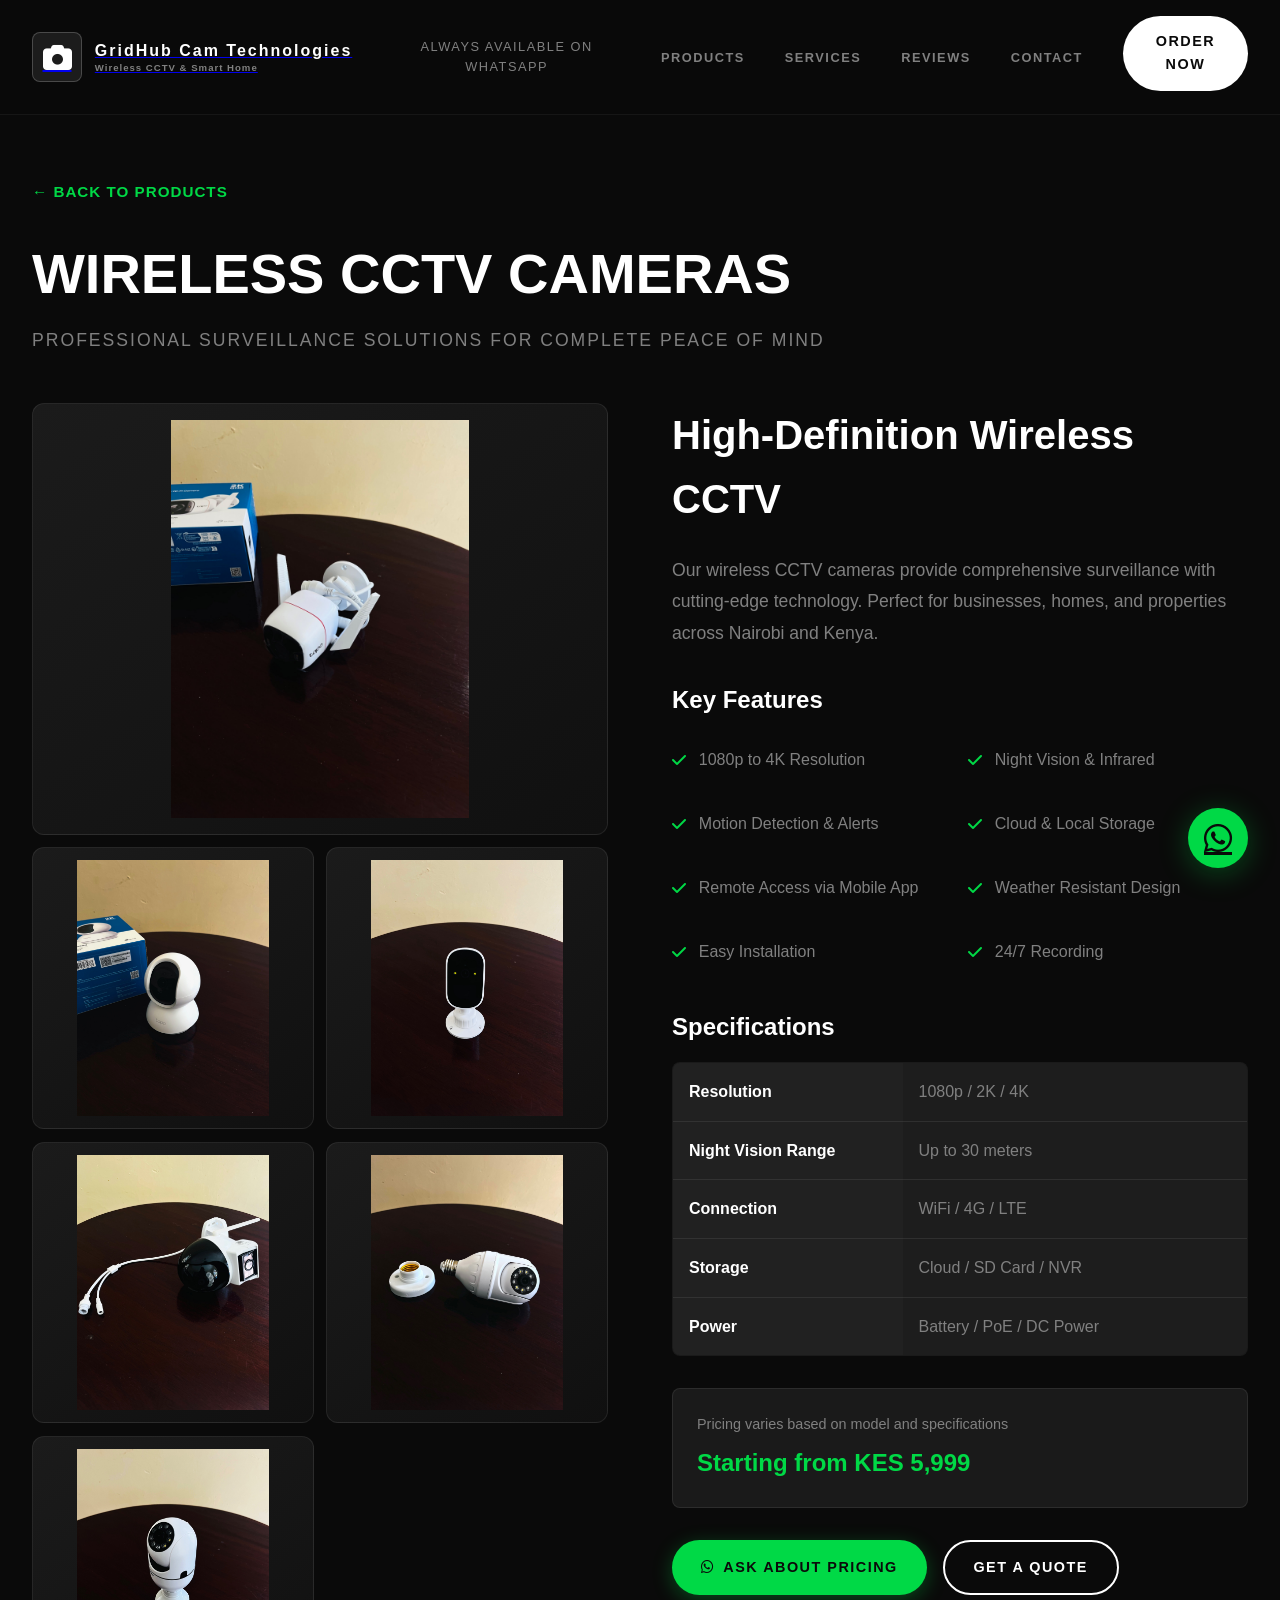
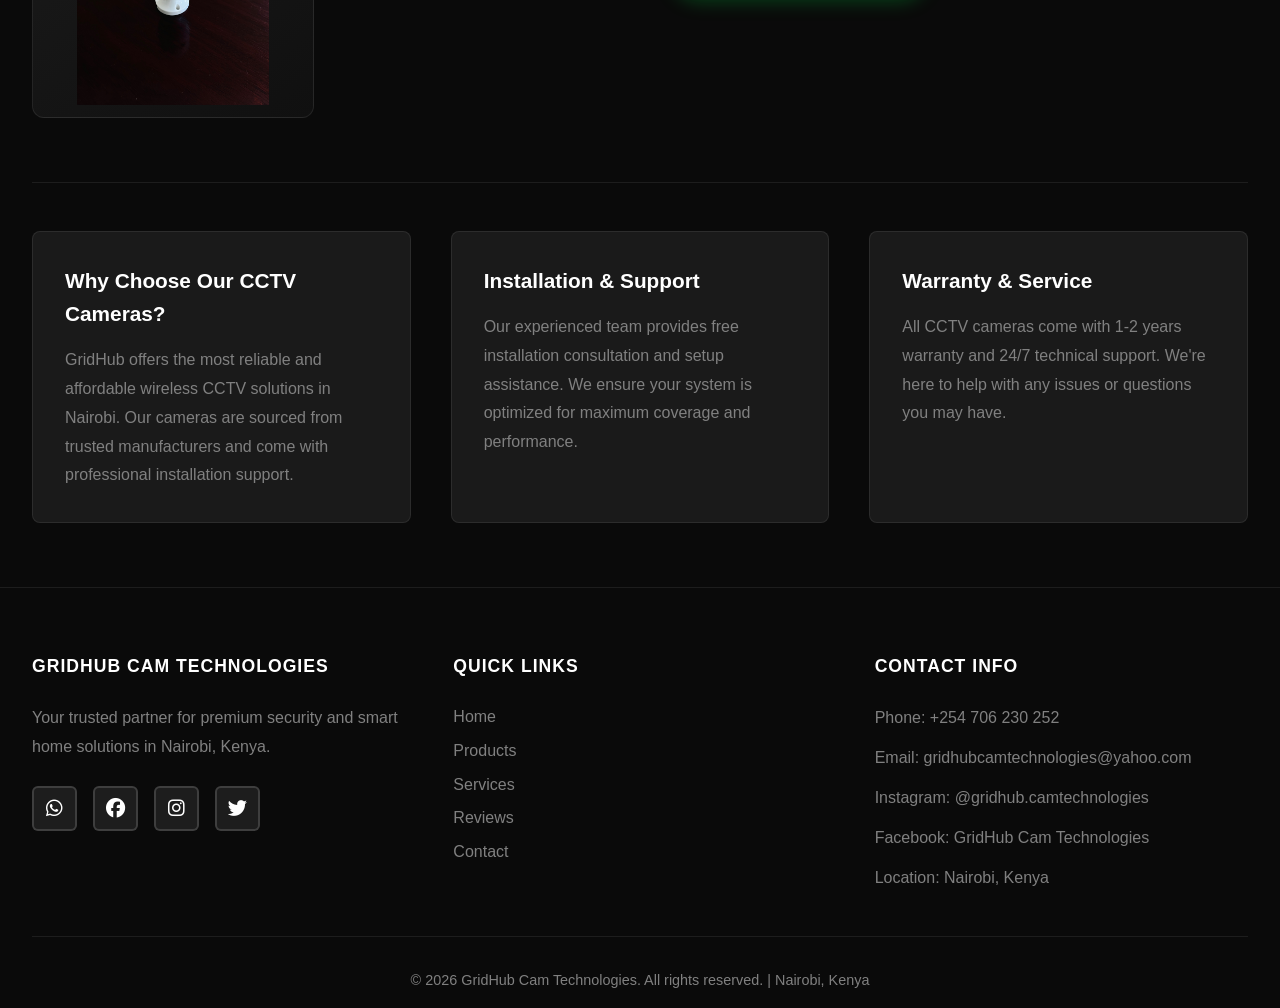
==== commit b52d2c99: "image product added" ====
--- a/products/cctv-cameras.html
+++ b/products/cctv-cameras.html
@@ -45,8 +45,13 @@
 
             <div class="product-grid">
                 <div class="product-image">
-                    <div class="image-placeholder">
-                        <i class="fas fa-video"></i>
+                    <div class="product-gallery">
+                        <img class="product-gallery-featured" src="../images/outdoor security wifi camera.jpeg" alt="Outdoor security WiFi camera">
+                        <img src="../images/pan tilt home security wifi camera.jpeg" alt="Pan-tilt home security WiFi camera" loading="lazy">
+                        <img src="../images/smart battery camera.jpeg" alt="Smart battery security camera" loading="lazy">
+                        <img src="../images/gun ball linkage wifi camera.jpeg" alt="Gun-ball linkage WiFi camera" loading="lazy">
+                        <img src="../images/intelligent wifi cradle camera.jpeg" alt="Intelligent WiFi cradle camera" loading="lazy">
+                        <img src="../images/intelligent wifi cradle headcamera.jpeg" alt="Intelligent WiFi cradle head camera" loading="lazy">
                     </div>
                 </div>
 
--- a/css/style.css
+++ b/css/style.css
@@ -399,6 +399,27 @@
     overflow: hidden;
 }
 
+.product-card-image {
+    height: 190px;
+    margin: -2.5rem -2.5rem 2rem;
+    overflow: hidden;
+    background: radial-gradient(circle at center, #202020, #101010 75%);
+    border-bottom: 1px solid rgba(255, 255, 255, 0.08);
+}
+
+.product-card-image img {
+    width: 100%;
+    height: 100%;
+    display: block;
+    object-fit: contain;
+    padding: 0.6rem;
+    transition: transform 0.5s ease;
+}
+
+.product-card:hover .product-card-image img {
+    transform: scale(1.05);
+}
+
 .product-card:hover {
     border-color: rgba(255, 255, 255, 0.2);
     transform: translateY(-10px);
@@ -664,6 +685,8 @@
 .info-card p {
     margin: 0.5rem 0;
     color: var(--text-gray);
+    overflow-wrap: anywhere;
+    word-break: break-word;
 }
 
 .info-text {
@@ -1283,7 +1306,34 @@
     top: 100px;
 }
 
-
+.product-gallery {
+    display: grid;
+    grid-template-columns: repeat(2, minmax(0, 1fr));
+    gap: 0.8rem;
+}
+
+.product-gallery img {
+    width: 100%;
+    aspect-ratio: 1;
+    display: block;
+    object-fit: contain;
+    padding: 0.75rem;
+    background: linear-gradient(145deg, #1b1b1b, #101010);
+    border: 1px solid rgba(255, 255, 255, 0.08);
+    border-radius: 12px;
+    transition: var(--transition);
+}
+
+.product-gallery img:hover {
+    border-color: rgba(0, 217, 70, 0.55);
+    transform: translateY(-3px);
+}
+
+.product-gallery .product-gallery-featured {
+    grid-column: 1 / -1;
+    aspect-ratio: 4 / 3;
+    padding: 1rem;
+}
 
 .image-placeholder {
     width: 100%;
@@ -1572,4 +1622,3 @@
         font-size: 1.3rem;
     }
 }
-
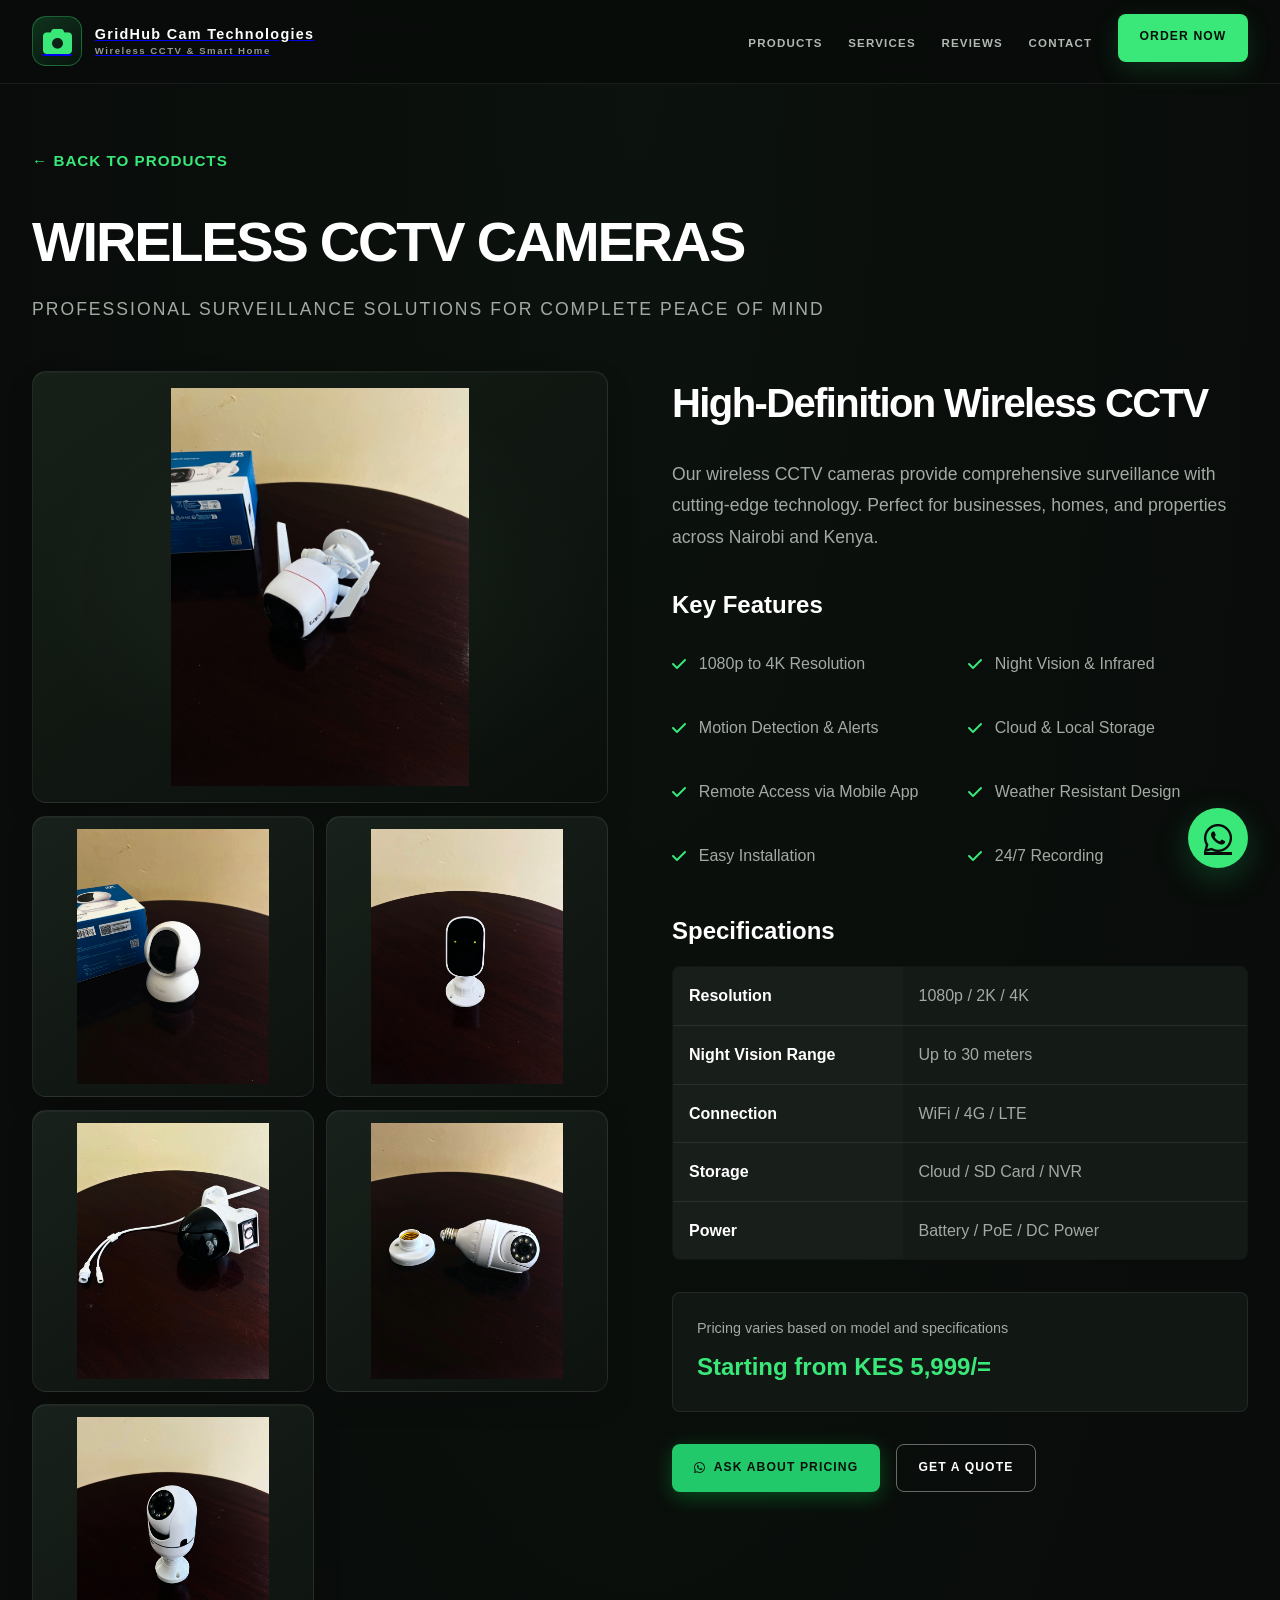
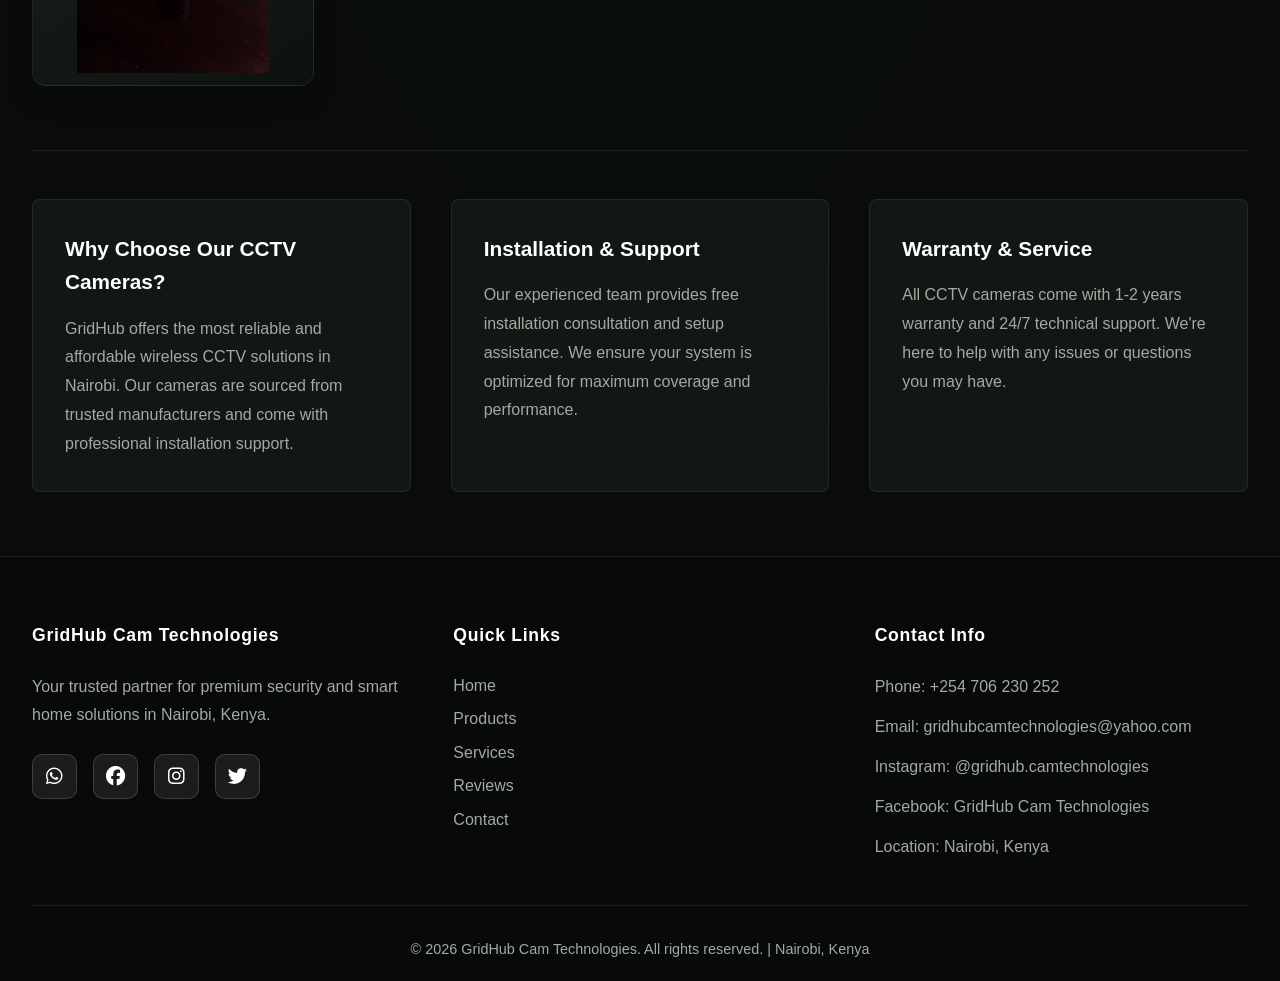
==== commit 8f339c40: "minor improvements to the products html files" ====
--- a/products/cctv-cameras.html
+++ b/products/cctv-cameras.html
@@ -103,7 +103,7 @@
 
                     <div class="pricing">
                         <p class="price-note">Pricing varies based on model and specifications</p>
-                        <p class="price-range">Starting from KES 5,999</p>
+                        <p class="price-range">Starting from KES 5,999/=</p>
                     </div>
 
                     <div class="action-buttons">
--- a/css/style.css
+++ b/css/style.css
@@ -1520,6 +1520,10 @@
         gap: 3rem;
     }
 
+    .product-image {
+        position: static;
+    }
+
     .product-header h1 {
         font-size: 2.5rem;
     }
@@ -1622,3 +1626,727 @@
         font-size: 1.3rem;
     }
 }
+
+/* ==================== PREMIUM SITE FINISH ==================== */
+:root {
+    --text-gray: #a3aaa4;
+    --background: #090c0a;
+    --card-bg: #111713;
+    --accent-color: #39e879;
+    --shadow: 0 24px 70px rgba(0, 0, 0, 0.38);
+    --transition: 220ms ease;
+}
+
+body {
+    font-family: Inter, "Segoe UI", sans-serif;
+    color: #f4f7f4;
+    background:
+        radial-gradient(ellipse at 50% 0, rgba(35, 71, 48, 0.11), transparent 40rem),
+        var(--background);
+}
+
+.navbar {
+    padding: 0.85rem 2rem;
+    background: rgba(9, 12, 10, 0.88);
+    border-bottom-color: rgba(255, 255, 255, 0.07);
+    backdrop-filter: blur(18px);
+    animation: none;
+}
+
+.nav-container {
+    max-width: 1320px;
+    gap: 2rem;
+}
+
+.logo-box {
+    background: linear-gradient(145deg, rgba(57, 232, 121, 0.18), rgba(57, 232, 121, 0.04));
+    border-color: rgba(57, 232, 121, 0.34);
+    border-radius: 14px;
+    color: var(--accent-color);
+}
+
+.logo span {
+    font-size: 0.9rem;
+    letter-spacing: 1.3px;
+}
+
+.logo small {
+    color: #929b94;
+    letter-spacing: 1.5px;
+}
+
+.nav-tagline {
+    display: none;
+}
+
+.nav-menu {
+    gap: clamp(1rem, 2vw, 2rem);
+}
+
+.nav-link {
+    color: #b2b9b3;
+    font-size: 0.72rem;
+    letter-spacing: 1.2px;
+}
+
+.nav-link:hover,
+.nav-link.active {
+    color: #fff;
+}
+
+.btn-order,
+.btn-shop {
+    background: var(--accent-color);
+    color: #07110a;
+    box-shadow: 0 8px 26px rgba(57, 232, 121, 0.15);
+}
+
+.btn-order:hover,
+.btn-shop:hover {
+    background: #62f093;
+    box-shadow: 0 12px 30px rgba(57, 232, 121, 0.24);
+}
+
+.hero {
+    min-height: min(860px, calc(100svh - 72px));
+    padding: clamp(5rem, 10vw, 9rem) 2rem 3rem;
+    background:
+        linear-gradient(90deg, rgba(5, 9, 7, 0.96) 0%, rgba(5, 9, 7, 0.79) 48%, rgba(5, 9, 7, 0.38) 100%),
+        linear-gradient(0deg, rgba(5, 9, 7, 0.82), transparent 55%),
+        url('https://images.unsplash.com/photo-1557597774-9d273605dfa9?auto=format&fit=crop&w=2200&q=90') center 45% / cover;
+    background-attachment: scroll;
+    justify-content: center;
+}
+
+.hero::before {
+    background: radial-gradient(ellipse at 15% 43%, rgba(57, 232, 121, 0.12), transparent 36%);
+}
+
+.hero-content,
+.hero-stats {
+    max-width: 1160px;
+}
+
+.hero-eyebrow {
+    display: flex;
+    align-items: center;
+    gap: 0.75rem;
+    margin-bottom: 1.35rem;
+    color: #c2d0c6;
+    font-size: 0.72rem;
+    font-weight: 700;
+    letter-spacing: 2.4px;
+}
+
+.hero-eyebrow span {
+    width: 28px;
+    height: 1px;
+    background: var(--accent-color);
+}
+
+.hero h1 {
+    margin-bottom: 1.5rem;
+    font-size: clamp(3.6rem, 8vw, 6.6rem);
+    line-height: 0.94;
+    letter-spacing: -0.065em;
+}
+
+.hero h1 span {
+    color: var(--accent-color);
+}
+
+.hero p:not(.hero-eyebrow) {
+    max-width: 560px;
+    margin-bottom: 2rem;
+    color: #c0c8c2;
+    font-size: clamp(1rem, 1.4vw, 1.12rem);
+    line-height: 1.8;
+}
+
+.hero-buttons {
+    gap: 0.85rem;
+    margin-bottom: clamp(3rem, 6vw, 5rem);
+}
+
+.btn {
+    min-height: 48px;
+    padding: 0.85rem 1.35rem;
+    border-radius: 8px;
+    font-size: 0.76rem;
+    letter-spacing: 1.1px;
+}
+
+.btn::before {
+    z-index: 0;
+}
+
+.btn-whatsapp {
+    background: #21c96b;
+    color: #07110a;
+}
+
+.btn-quote {
+    border: 1px solid rgba(255, 255, 255, 0.38);
+}
+
+.hero-stats {
+    grid-template-columns: repeat(4, 1fr);
+    gap: 0;
+    padding-top: 1.6rem;
+    border-top: 1px solid rgba(255, 255, 255, 0.18);
+}
+
+.stat {
+    padding: 0 1.5rem;
+    border-right: 1px solid rgba(255, 255, 255, 0.14);
+}
+
+.stat:first-child {
+    padding-left: 0;
+}
+
+.stat:last-child {
+    border-right: 0;
+}
+
+.stat h3 {
+    margin-bottom: 0.15rem;
+    font-size: 2rem;
+    letter-spacing: -0.04em;
+}
+
+.stat p {
+    margin: 0;
+    color: #aab3ac;
+    font-size: 0.66rem;
+    letter-spacing: 1.4px;
+}
+
+.products,
+.services,
+.reviews {
+    max-width: 1320px;
+    padding: clamp(5rem, 8vw, 7.5rem) 2rem;
+}
+
+.products h2,
+.services h2,
+.reviews h2,
+.contact h2 {
+    margin-bottom: 0.7rem;
+    font-size: clamp(2rem, 4vw, 3.2rem);
+    letter-spacing: -0.045em;
+    text-transform: none;
+}
+
+.section-subtitle {
+    margin-bottom: 3.25rem;
+    color: #929b94;
+    font-size: 0.95rem;
+    letter-spacing: 0.04em;
+    text-transform: none;
+}
+
+.products-grid {
+    grid-template-columns: repeat(3, minmax(0, 1fr));
+    gap: 1.25rem;
+}
+
+.product-card {
+    display: flex;
+    flex-direction: column;
+    padding: 1.25rem;
+    border: 1px solid rgba(255, 255, 255, 0.075);
+    border-radius: 14px;
+    background: linear-gradient(155deg, rgba(24, 32, 26, 0.96), rgba(15, 20, 17, 0.98));
+    text-align: left;
+    backdrop-filter: none;
+}
+
+.product-card:hover {
+    transform: translateY(-5px);
+    border-color: rgba(57, 232, 121, 0.32);
+    box-shadow: 0 20px 48px rgba(0, 0, 0, 0.32);
+}
+
+.product-card-image {
+    height: 215px;
+    margin: -1.25rem -1.25rem 1.25rem;
+    border: 0;
+    border-radius: 14px 14px 0 0;
+    background: radial-gradient(circle at center, #26332a, #111713 76%);
+}
+
+.product-card-image img {
+    object-fit: cover;
+    padding: 0;
+}
+
+.product-icon {
+    display: grid;
+    width: 42px;
+    height: 42px;
+    margin-bottom: 1rem;
+    place-items: center;
+    border: 1px solid rgba(57, 232, 121, 0.2);
+    border-radius: 11px;
+    background: rgba(57, 232, 121, 0.08);
+    color: var(--accent-color);
+    font-size: 1.1rem;
+}
+
+.product-card:hover .product-icon {
+    transform: none;
+}
+
+.product-card h3 {
+    margin-bottom: 0.55rem;
+    font-size: 1.2rem;
+    letter-spacing: -0.02em;
+}
+
+.product-card p {
+    margin-bottom: 0.9rem;
+    color: #a2aaa4;
+    font-size: 0.92rem;
+    line-height: 1.65;
+}
+
+.product-card ul {
+    margin-top: auto;
+}
+
+.product-card li {
+    padding: 0.48rem 0;
+    border-bottom-color: rgba(255, 255, 255, 0.06);
+    color: #b4bcb6;
+    font-size: 0.85rem;
+}
+
+.product-card li::before {
+    color: var(--accent-color);
+}
+
+.view-more {
+    display: inline-flex;
+    align-items: center;
+    color: var(--accent-color);
+    font-size: 0.76rem;
+    letter-spacing: 1.25px;
+}
+
+.services,
+.reviews {
+    max-width: none;
+    padding-right: max(2rem, calc((100% - 1280px) / 2));
+    padding-left: max(2rem, calc((100% - 1280px) / 2));
+}
+
+.services {
+    background: linear-gradient(180deg, rgba(255, 255, 255, 0.018), transparent);
+}
+
+.services-grid,
+.reviews-grid {
+    gap: 1.15rem;
+    margin-top: 2.5rem;
+}
+
+.service-card,
+.review-card {
+    border: 1px solid rgba(255, 255, 255, 0.075);
+    border-radius: 14px;
+    background: linear-gradient(155deg, rgba(24, 32, 26, 0.82), rgba(15, 20, 17, 0.94));
+    text-align: left;
+    backdrop-filter: none;
+}
+
+.service-card {
+    padding: 2rem;
+}
+
+.service-card:hover,
+.review-card:hover {
+    transform: translateY(-4px);
+    border-color: rgba(57, 232, 121, 0.25);
+    box-shadow: 0 18px 40px rgba(0, 0, 0, 0.24);
+}
+
+.service-card i {
+    display: grid;
+    width: 48px;
+    height: 48px;
+    margin-bottom: 1.4rem;
+    place-items: center;
+    border: 1px solid rgba(57, 232, 121, 0.2);
+    border-radius: 12px;
+    background: rgba(57, 232, 121, 0.08);
+    font-size: 1.25rem;
+}
+
+.service-card h3 {
+    font-size: 1.1rem;
+}
+
+.service-card p,
+.review-text {
+    color: #a2aaa4;
+    font-size: 0.92rem;
+}
+
+.review-card {
+    padding: 2rem;
+    box-shadow: none;
+}
+
+.stars {
+    color: #f5c76a;
+}
+
+.review-author {
+    color: #e1e8e2;
+    font-size: 0.75rem;
+}
+
+.contact {
+    padding: clamp(5rem, 8vw, 7rem) 2rem;
+    background:
+        linear-gradient(135deg, rgba(7, 11, 8, 0.96), rgba(10, 15, 11, 0.93)),
+        url('https://images.unsplash.com/photo-1558002038-1055907df827?auto=format&fit=crop&w=1800&q=85') center / cover;
+    background-attachment: scroll;
+}
+
+.contact::before {
+    background: radial-gradient(ellipse at 80% 20%, rgba(57, 232, 121, 0.08), transparent 45%);
+}
+
+.contact-wrapper {
+    max-width: 1280px;
+    gap: 1.25rem;
+}
+
+.contact-info {
+    gap: 1rem;
+}
+
+.info-card,
+.contact-form-container {
+    border: 1px solid rgba(255, 255, 255, 0.08);
+    border-radius: 14px;
+    background: rgba(17, 23, 19, 0.88);
+    backdrop-filter: blur(16px);
+}
+
+.info-card {
+    padding: 1.5rem;
+}
+
+.info-card:hover {
+    transform: translateY(-3px);
+    border-color: rgba(57, 232, 121, 0.25);
+}
+
+.info-card i {
+    font-size: 2rem;
+}
+
+.contact-form-container {
+    padding: clamp(1.5rem, 3vw, 2.5rem);
+}
+
+.contact-form-container h3 {
+    font-size: 1.5rem;
+    letter-spacing: -0.03em;
+    text-transform: none;
+}
+
+.form-group label {
+    color: #dce3dd;
+    font-size: 0.75rem;
+    letter-spacing: 0.7px;
+}
+
+.form-group input,
+.form-group textarea,
+.form-group select {
+    border-color: rgba(255, 255, 255, 0.1);
+    border-radius: 8px;
+    background: rgba(5, 8, 6, 0.72);
+}
+
+.form-group input:focus,
+.form-group textarea:focus,
+.form-group select:focus {
+    border-color: rgba(57, 232, 121, 0.65);
+    box-shadow: 0 0 0 3px rgba(57, 232, 121, 0.1);
+}
+
+.contact-link {
+    border-radius: 8px;
+    background: rgba(57, 232, 121, 0.12);
+    color: #71f29f;
+    box-shadow: none;
+}
+
+.contact-link:hover {
+    background: var(--accent-color);
+    color: #07110a;
+    box-shadow: 0 8px 24px rgba(57, 232, 121, 0.17);
+}
+
+.footer {
+    padding: 4rem 2rem 1.25rem;
+    background: #070a08;
+}
+
+.footer-content {
+    max-width: 1280px;
+}
+
+.footer-section h4 {
+    letter-spacing: 0.04em;
+    text-transform: none;
+}
+
+.social-links a {
+    border-width: 1px;
+    border-radius: 10px;
+}
+
+.scroll-top {
+    border-radius: 12px;
+    background: var(--accent-color);
+}
+
+.whatsapp-chat {
+    box-shadow: 0 10px 32px rgba(33, 201, 107, 0.25);
+}
+
+.product-details {
+    background:
+        radial-gradient(ellipse at 50% 0, rgba(35, 71, 48, 0.1), transparent 40rem),
+        var(--background);
+}
+
+.product-header h1,
+.product-info h2 {
+    letter-spacing: -0.04em;
+}
+
+.product-gallery img {
+    border-radius: 14px;
+    background: linear-gradient(145deg, #1b241e, #101511);
+}
+
+.product-gallery img:hover {
+    border-color: rgba(57, 232, 121, 0.45);
+}
+
+a:focus-visible,
+button:focus-visible,
+input:focus-visible,
+textarea:focus-visible,
+select:focus-visible {
+    outline: 2px solid var(--accent-color);
+    outline-offset: 3px;
+}
+
+@media (max-width: 1024px) {
+    .nav-menu {
+        gap: 1rem;
+    }
+
+    .nav-container {
+        gap: 1rem;
+    }
+
+    .products-grid {
+        grid-template-columns: repeat(2, minmax(0, 1fr));
+    }
+}
+
+@media (max-width: 768px) {
+    .navbar {
+        padding: 0.8rem 1.25rem;
+    }
+
+    .nav-menu {
+        background: rgba(9, 12, 10, 0.98);
+        backdrop-filter: blur(18px);
+    }
+
+    .hero {
+        min-height: auto;
+        padding: 5rem 1.5rem 2.5rem;
+        background-position: 60% center;
+    }
+
+    .hero h1 {
+        font-size: clamp(3.2rem, 11vw, 5rem);
+    }
+
+    .hero-buttons {
+        flex-direction: row;
+    }
+
+    .hero-stats {
+        grid-template-columns: repeat(2, 1fr);
+        row-gap: 1.25rem;
+    }
+
+    .stat {
+        padding: 0 0.8rem;
+    }
+
+    .stat:nth-child(2) {
+        border-right: 0;
+    }
+
+    .stat h3 {
+        font-size: 1.7rem;
+    }
+
+    .products-grid,
+    .services-grid,
+    .reviews-grid {
+        grid-template-columns: repeat(2, minmax(0, 1fr));
+    }
+
+    .contact-info {
+        grid-template-columns: repeat(2, minmax(0, 1fr));
+    }
+
+    .services,
+    .reviews {
+        padding-right: 1.25rem;
+        padding-left: 1.25rem;
+    }
+}
+
+@media (max-width: 480px) {
+    .nav-container {
+        flex-direction: row;
+        gap: 0.5rem;
+    }
+
+    .hero {
+        padding: 4.5rem 1.15rem 2rem;
+    }
+
+    .hero h1 {
+        font-size: clamp(3rem, 13vw, 4rem);
+    }
+
+    .hero-eyebrow {
+        font-size: 0.59rem;
+        letter-spacing: 1.5px;
+    }
+
+    .hero-buttons {
+        align-items: stretch;
+        gap: 0.65rem;
+    }
+
+    .hero-buttons .btn {
+        flex: 1 1 100%;
+    }
+
+    .products-grid,
+    .services-grid,
+    .reviews-grid,
+    .contact-info {
+        grid-template-columns: 1fr;
+    }
+
+    .product-card {
+        padding: 1.1rem;
+    }
+
+    .product-card-image {
+        height: 210px;
+        margin: -1.1rem -1.1rem 1.1rem;
+    }
+
+    .hero-stats {
+        column-gap: 0;
+    }
+
+    .stat {
+        padding: 0 0.55rem;
+    }
+
+    .stat p {
+        font-size: 0.6rem;
+    }
+}
+
+@media (prefers-reduced-motion: reduce) {
+    *,
+    *::before,
+    *::after {
+        scroll-behavior: auto !important;
+        animation-duration: 0.01ms !important;
+        animation-iteration-count: 1 !important;
+        transition-duration: 0.01ms !important;
+    }
+}
+
+/* ==================== PRODUCT IMAGE PRESENTATION ==================== */
+.product-card-image {
+    position: relative;
+    isolation: isolate;
+    background:
+        radial-gradient(ellipse at 50% 42%, rgba(82, 111, 88, 0.24), transparent 62%),
+        linear-gradient(145deg, #1a241d, #0d120e);
+}
+
+.product-card-image::after {
+    position: absolute;
+    z-index: 1;
+    inset: 0;
+    border: 1px solid rgba(255, 255, 255, 0.07);
+    border-radius: inherit;
+    background: linear-gradient(180deg, rgba(5, 8, 6, 0.02) 48%, rgba(5, 8, 6, 0.24));
+    content: "";
+    pointer-events: none;
+}
+
+.product-card-image img {
+    object-position: center;
+    filter: saturate(0.92) contrast(1.04);
+    transition: transform 500ms cubic-bezier(0.2, 0.7, 0.2, 1), filter 300ms ease;
+}
+
+.product-card:hover .product-card-image img {
+    filter: saturate(1.04) contrast(1.04);
+}
+
+.product-gallery img {
+    box-shadow: inset 0 1px rgba(255, 255, 255, 0.035), 0 12px 28px rgba(0, 0, 0, 0.14);
+    filter: saturate(0.94) contrast(1.03);
+}
+
+.product-gallery img:hover {
+    box-shadow: 0 14px 32px rgba(0, 0, 0, 0.25), 0 0 0 1px rgba(57, 232, 121, 0.12);
+    filter: saturate(1.04) contrast(1.04);
+}
+
+.product-gallery .product-gallery-featured {
+    background:
+        radial-gradient(ellipse at center, rgba(75, 104, 80, 0.14), transparent 67%),
+        linear-gradient(145deg, #19221b, #0d120e);
+}
+
+.hero {
+    background-position: center, center, center 45%;
+}
+
+@media (max-width: 768px) {
+    .product-card-image {
+        height: clamp(185px, 52vw, 240px);
+    }
+
+    .product-gallery {
+        gap: 0.65rem;
+    }
+}
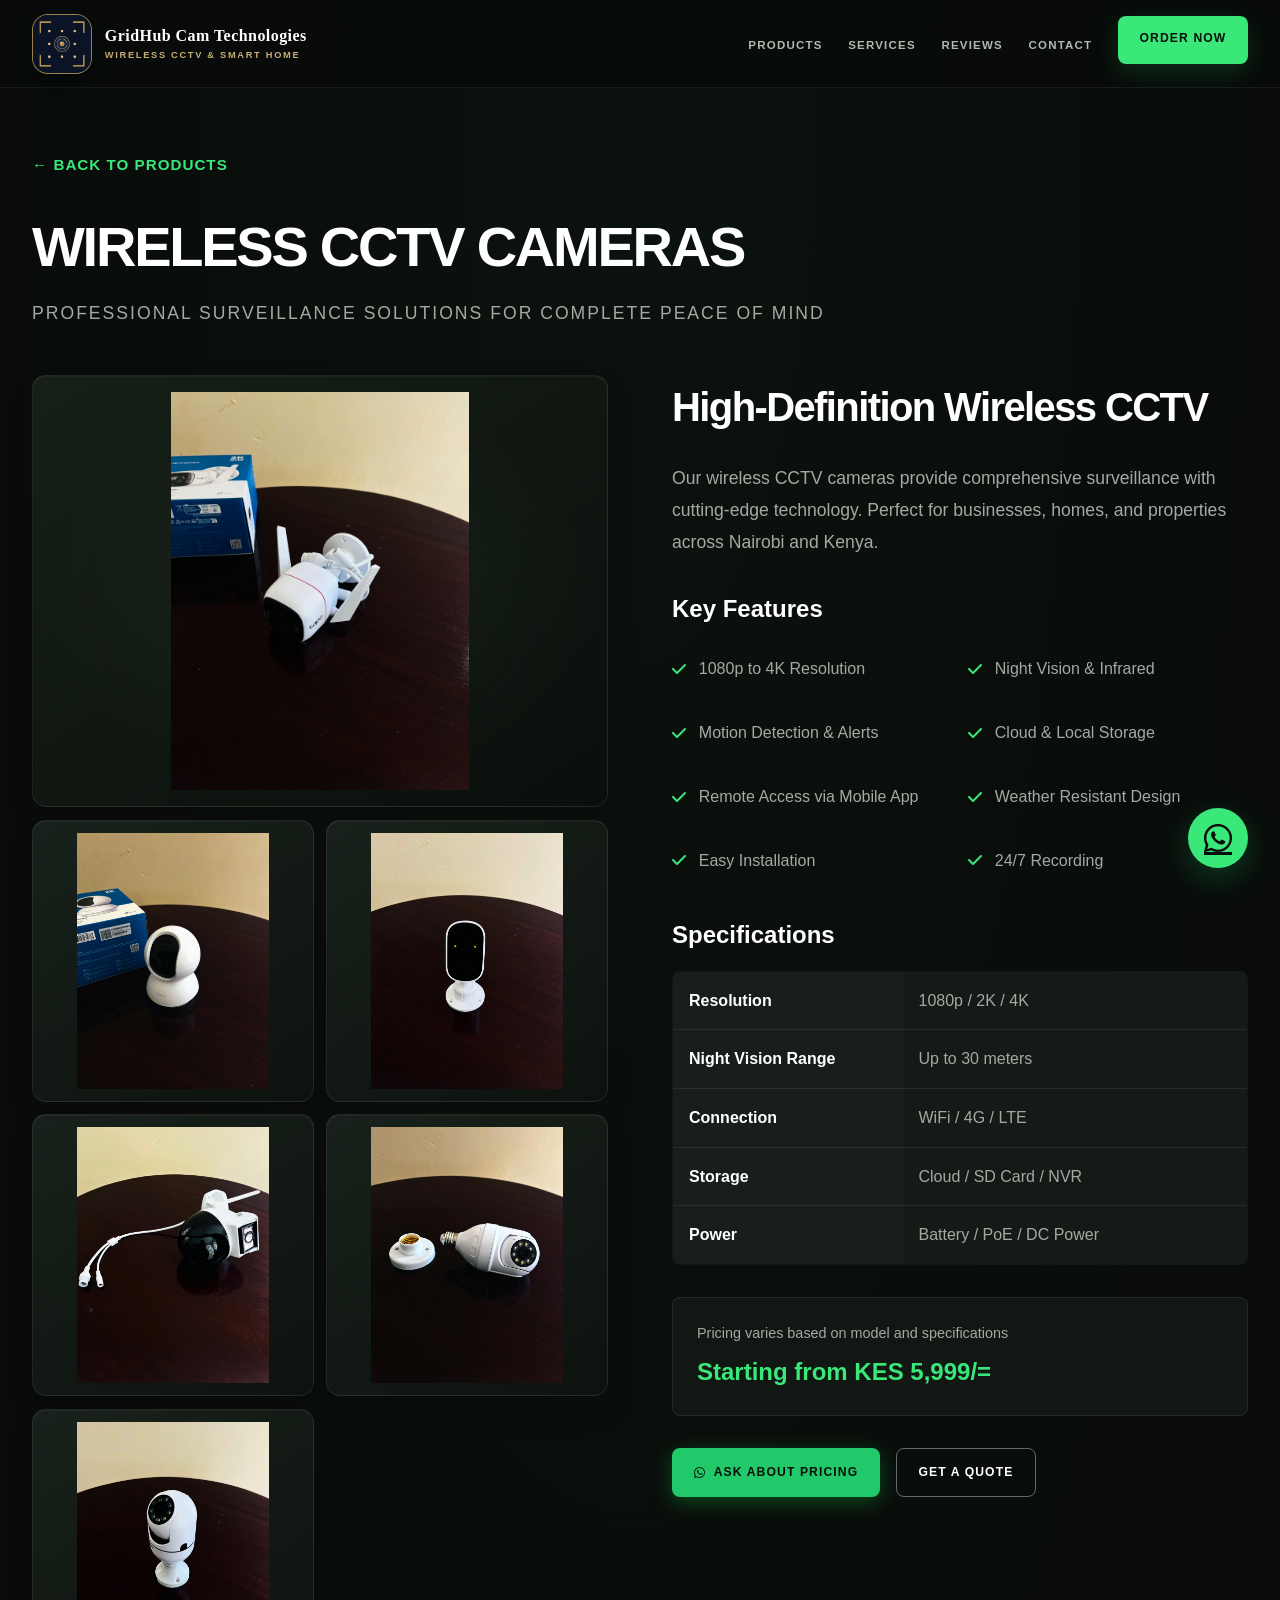
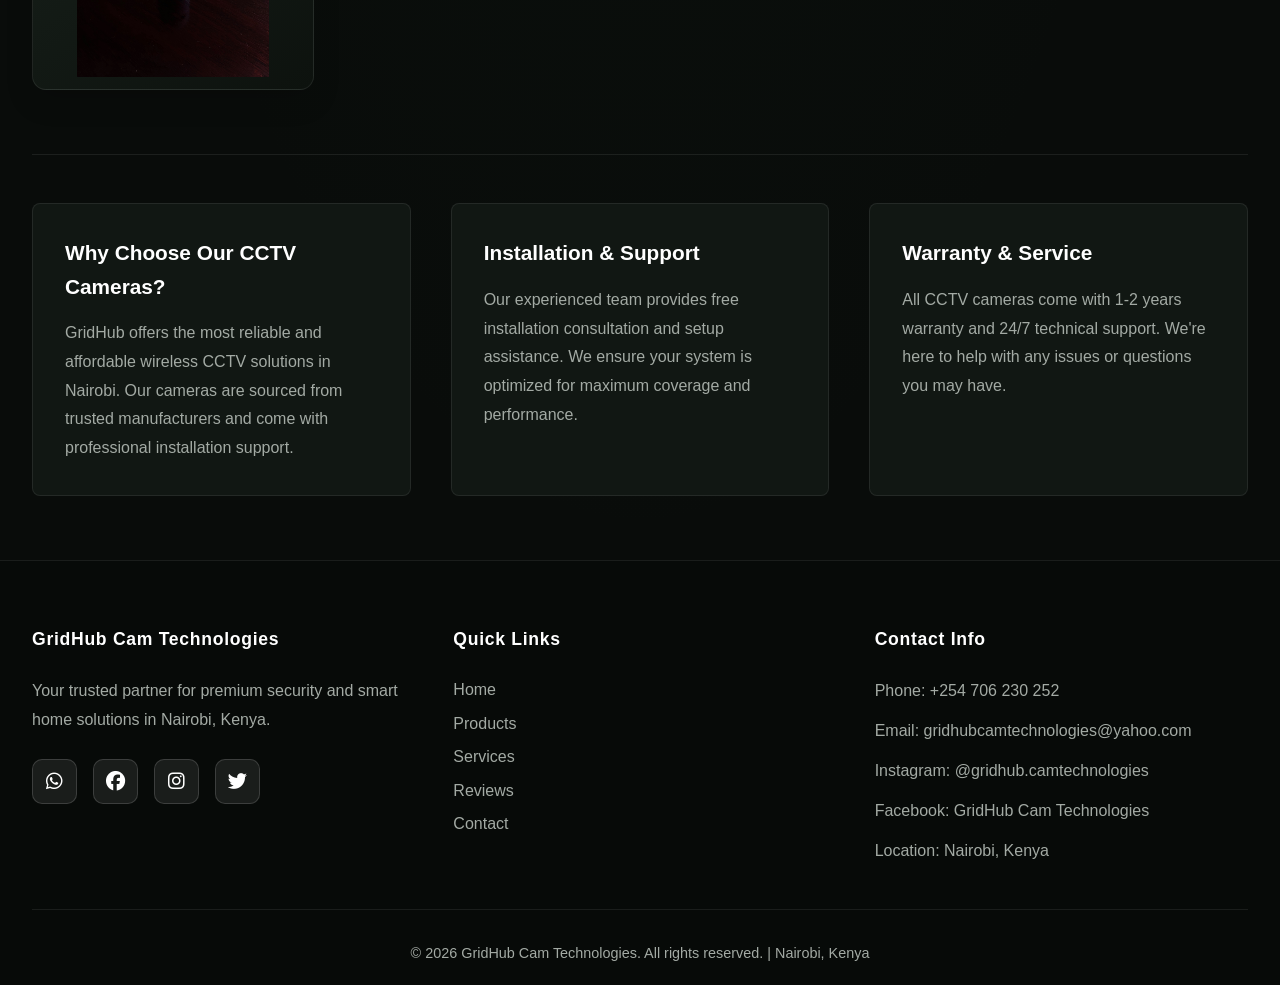
==== commit fdc914a3: "Company logo added" ====
--- a/products/cctv-cameras.html
+++ b/products/cctv-cameras.html
@@ -14,7 +14,7 @@
         <div class="nav-container">
             <a href="../index.html" class="logo">
                 <div class="logo-box">
-                    <i class="fas fa-camera"></i>
+                    <img src="../images/GridHub Logo.PNG" alt="GridHub Cam Technologies logo" class="logo-image">
                 </div>
                 <span>GridHub Cam Technologies<br><small>Wireless CCTV & Smart Home</small></span>
             </a>
--- a/css/style.css
+++ b/css/style.css
@@ -67,19 +67,35 @@
     cursor: pointer;
     transition: var(--transition);
     flex-shrink: 0;
+    color: inherit;
+    text-decoration: none;
 }
 
 .logo-box {
-    width: 50px;
-    height: 50px;
-    background: rgba(255, 255, 255, 0.08);
-    border: 1.5px solid rgba(255, 255, 255, 0.2);
-    border-radius: 8px;
+    width: 60px;
+    height: 60px;
+    position: relative;
+    background: #0b1424;
+    border: 1px solid rgba(207, 166, 84, 0.75);
+    border-radius: 16px;
     display: flex;
     align-items: center;
     justify-content: center;
-    font-size: 1.8rem;
-    color: var(--text-light);
+    overflow: hidden;
+    flex-shrink: 0;
+    box-shadow: 0 8px 24px rgba(0, 0, 0, 0.38), inset 0 0 0 1px rgba(225, 189, 111, 0.12);
+}
+
+.logo-image {
+    position: absolute;
+    top: -64%;
+    left: -85%;
+    width: 270%;
+    max-width: none;
+    height: auto;
+    display: block;
+    padding: 0;
+    pointer-events: none;
 }
 
 .logo span {
@@ -1659,20 +1675,25 @@
 }
 
 .logo-box {
-    background: linear-gradient(145deg, rgba(57, 232, 121, 0.18), rgba(57, 232, 121, 0.04));
-    border-color: rgba(57, 232, 121, 0.34);
-    border-radius: 14px;
-    color: var(--accent-color);
+    background: #0b1424;
+    border-color: rgba(207, 166, 84, 0.75);
+    border-radius: 16px;
 }
 
 .logo span {
-    font-size: 0.9rem;
-    letter-spacing: 1.3px;
+    font-family: Georgia, "Times New Roman", serif;
+    font-size: 1rem;
+    font-weight: 700;
+    letter-spacing: 0.45px;
 }
 
 .logo small {
-    color: #929b94;
-    letter-spacing: 1.5px;
+    color: #c8ae78;
+    font-family: "Segoe UI", Tahoma, sans-serif;
+    font-size: 0.58rem;
+    letter-spacing: 1.7px;
+    margin-top: 0.28rem;
+    text-transform: uppercase;
 }
 
 .nav-tagline {
@@ -1847,9 +1868,55 @@
     text-transform: none;
 }
 
+.product-filters {
+    display: flex;
+    align-items: center;
+    flex-wrap: wrap;
+    gap: 0.55rem;
+    margin: -1rem 0 1.5rem;
+}
+
+.product-filter {
+    display: inline-flex;
+    min-height: 40px;
+    align-items: center;
+    gap: 0.55rem;
+    padding: 0.55rem 0.9rem;
+    border: 1px solid rgba(255, 255, 255, 0.1);
+    border-radius: 999px;
+    background: rgba(255, 255, 255, 0.025);
+    color: #aab3ac;
+    cursor: pointer;
+    font: inherit;
+    font-size: 0.78rem;
+    transition: var(--transition);
+}
+
+.product-filter:hover,
+.product-filter.active {
+    border-color: rgba(57, 232, 121, 0.38);
+    background: rgba(57, 232, 121, 0.1);
+    color: #eaf8ee;
+}
+
+.product-filter span {
+    color: var(--accent-color);
+    font-size: 0.66rem;
+}
+
+.product-filter-status {
+    margin: 0 0 0 auto;
+    color: #89938c;
+    font-size: 0.76rem;
+}
+
 .products-grid {
     grid-template-columns: repeat(3, minmax(0, 1fr));
     gap: 1.25rem;
+}
+
+.product-card.is-filtered-out {
+    display: none;
 }
 
 .product-card {
@@ -2258,6 +2325,23 @@
         grid-template-columns: 1fr;
     }
 
+    .product-filters {
+        gap: 0.45rem;
+        margin-top: -0.75rem;
+    }
+
+    .product-filter {
+        min-height: 38px;
+        padding: 0.45rem 0.7rem;
+        font-size: 0.72rem;
+    }
+
+    .product-filter-status {
+        flex-basis: 100%;
+        margin-left: 0;
+        padding: 0.25rem 0.15rem;
+    }
+
     .product-card {
         padding: 1.1rem;
     }
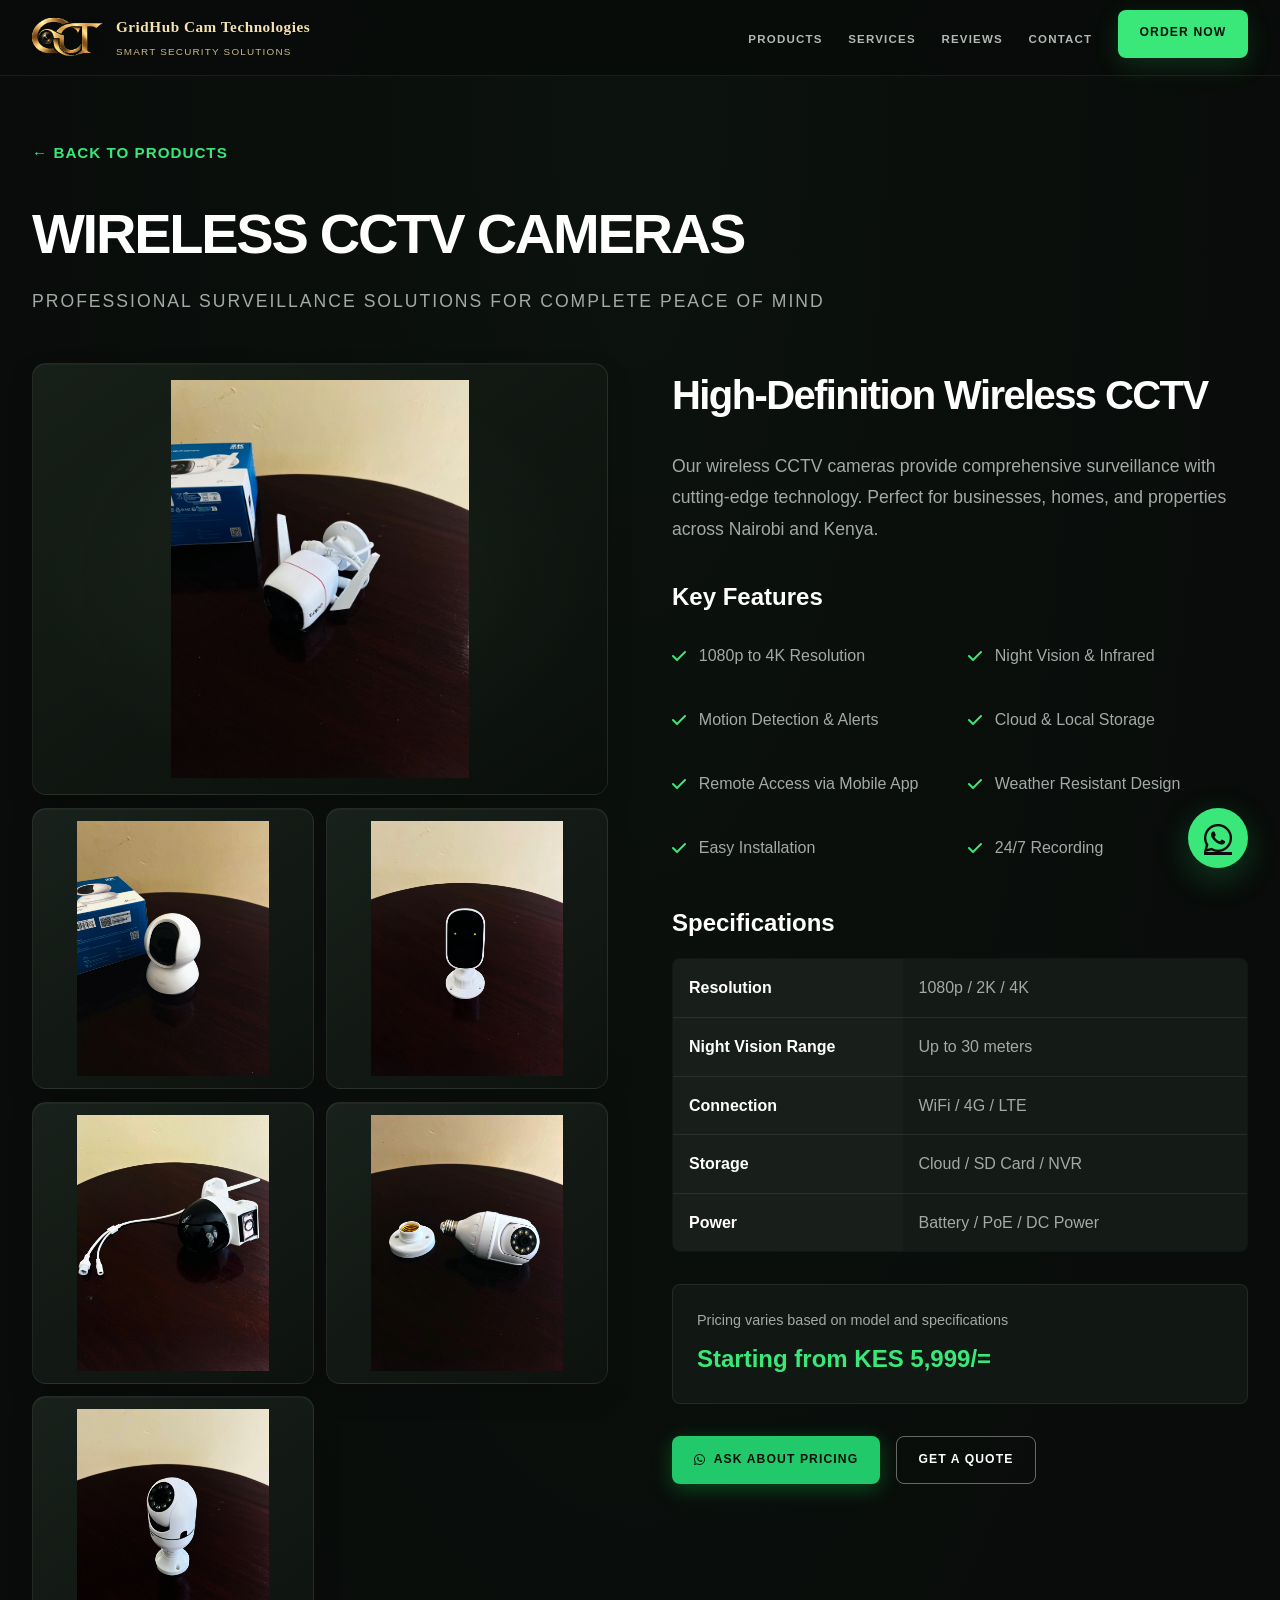
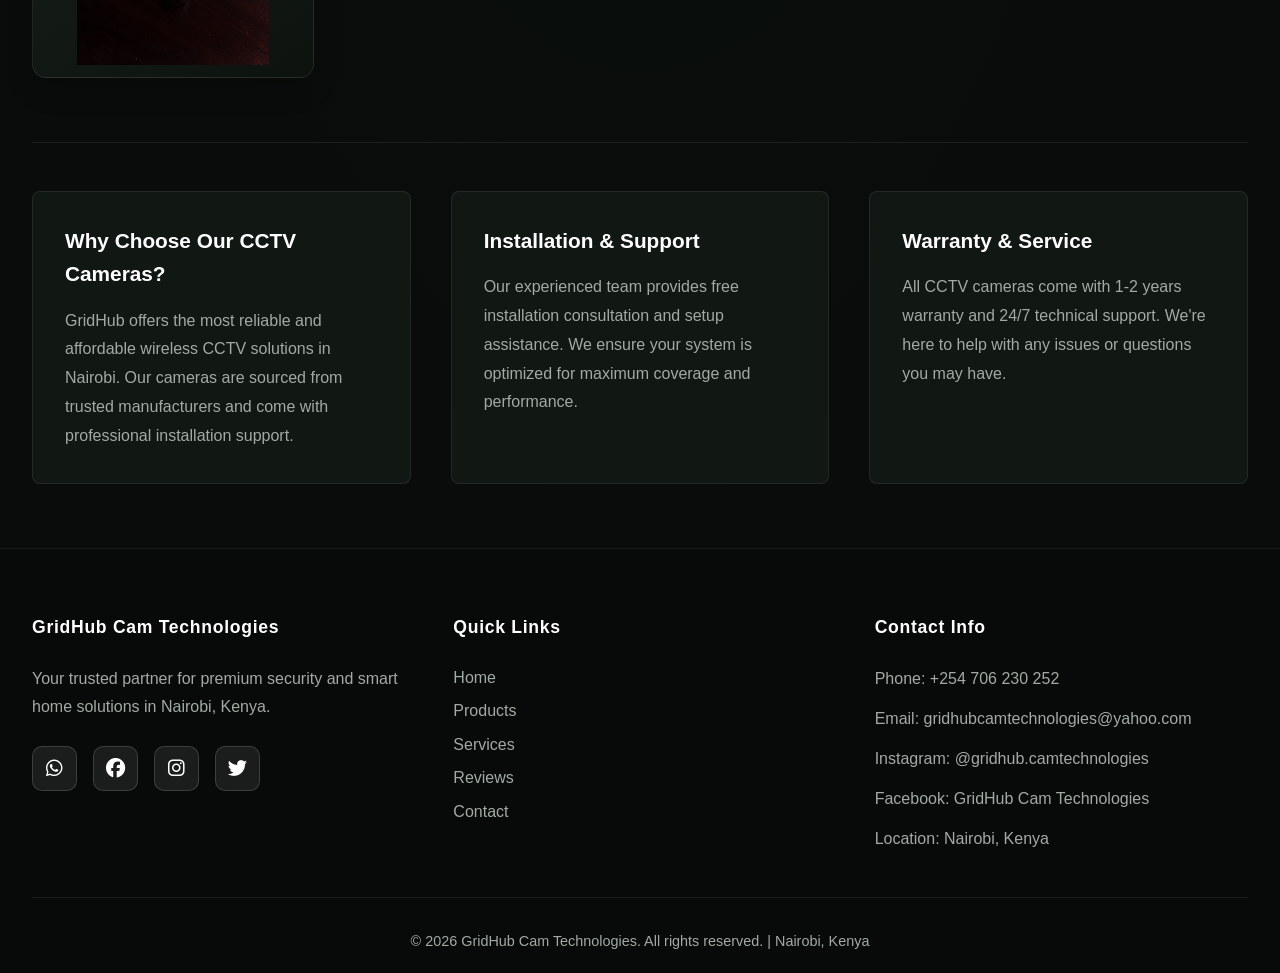
==== commit f4b1bd37: "official logo added" ====
--- a/products/cctv-cameras.html
+++ b/products/cctv-cameras.html
@@ -14,9 +14,12 @@
         <div class="nav-container">
             <a href="../index.html" class="logo">
                 <div class="logo-box">
-                    <img src="../images/GridHub Logo.PNG" alt="GridHub Cam Technologies logo" class="logo-image">
+                    <img src="../images/Official%20logo.PNG" alt="GCT logo mark" class="logo-image">
                 </div>
-                <span>GridHub Cam Technologies<br><small>Wireless CCTV & Smart Home</small></span>
+                <div class="brand-text" aria-label="GridHub Cam Technologies">
+                    <span class="brand-name">GridHub Cam Technologies</span>
+                    <span class="brand-subtitle">Smart Security Solutions</span>
+                </div>
             </a>
             <p class="nav-tagline">ALWAYS AVAILABLE ON WHATSAPP</p>
             <ul class="nav-menu">
--- a/css/style.css
+++ b/css/style.css
@@ -63,7 +63,7 @@
 .logo {
     display: flex;
     align-items: center;
-    gap: 0.8rem;
+    gap: 0.75rem;
     cursor: pointer;
     transition: var(--transition);
     flex-shrink: 0;
@@ -72,50 +72,51 @@
 }
 
 .logo-box {
-    width: 60px;
-    height: 60px;
     position: relative;
-    background: #0b1424;
-    border: 1px solid rgba(207, 166, 84, 0.75);
-    border-radius: 16px;
-    display: flex;
-    align-items: center;
-    justify-content: center;
+    width: 72px;
+    aspect-ratio: 1.85;
     overflow: hidden;
     flex-shrink: 0;
-    box-shadow: 0 8px 24px rgba(0, 0, 0, 0.38), inset 0 0 0 1px rgba(225, 189, 111, 0.12);
 }
 
 .logo-image {
     position: absolute;
-    top: -64%;
-    left: -85%;
-    width: 270%;
+    top: -52.8%;
+    left: -23.2%;
+    width: 138.9%;
     max-width: none;
     height: auto;
     display: block;
-    padding: 0;
     pointer-events: none;
-}
-
-.logo span {
-    color: var(--text-light);
-    font-size: 1rem;
-    font-weight: 800;
-    letter-spacing: 2px;
-    line-height: 1.2;
-}
-
-.logo small {
-    font-size: 0.6rem;
-    color: var(--text-gray);
-    display: block;
-    letter-spacing: 1px;
-    margin-top: 0.1rem;
+    mix-blend-mode: screen;
+}
+
+.brand-text {
+    display: flex;
+    flex-direction: column;
+    justify-content: center;
+    gap: 0.25rem;
+    white-space: nowrap;
+}
+
+.brand-name {
+    color: #f5e2b0;
+    font-family: Georgia, "Times New Roman", serif;
+    font-size: 0.95rem;
+    font-weight: 600;
+    letter-spacing: 0.035em;
+}
+
+.brand-subtitle {
+    color: #c8b987;
+    font-size: 0.62rem;
+    font-weight: 500;
+    letter-spacing: 0.12em;
+    text-transform: uppercase;
 }
 
 .logo:hover {
-    transform: scale(1.02);
+    transform: translateY(-1px);
 }
 
 .nav-tagline {
@@ -1662,7 +1663,7 @@
 }
 
 .navbar {
-    padding: 0.85rem 2rem;
+    padding: 0.6rem 2rem;
     background: rgba(9, 12, 10, 0.88);
     border-bottom-color: rgba(255, 255, 255, 0.07);
     backdrop-filter: blur(18px);
@@ -1671,29 +1672,27 @@
 
 .nav-container {
     max-width: 1320px;
-    gap: 2rem;
+    gap: 1rem;
 }
 
 .logo-box {
-    background: #0b1424;
-    border-color: rgba(207, 166, 84, 0.75);
-    border-radius: 16px;
-}
-
-.logo span {
-    font-family: Georgia, "Times New Roman", serif;
-    font-size: 1rem;
-    font-weight: 700;
-    letter-spacing: 0.45px;
-}
-
-.logo small {
-    color: #c8ae78;
-    font-family: "Segoe UI", Tahoma, sans-serif;
-    font-size: 0.58rem;
-    letter-spacing: 1.7px;
-    margin-top: 0.28rem;
-    text-transform: uppercase;
+    position: relative;
+    width: 72px;
+    aspect-ratio: 1.85;
+    overflow: hidden;
+    flex-shrink: 0;
+}
+
+.logo-image {
+    position: absolute;
+    top: -52.8%;
+    left: -23.2%;
+    width: 138.9%;
+    max-width: none;
+    height: auto;
+    display: block;
+    pointer-events: none;
+    mix-blend-mode: screen;
 }
 
 .nav-tagline {
@@ -2234,7 +2233,7 @@
 
 @media (max-width: 768px) {
     .navbar {
-        padding: 0.8rem 1.25rem;
+        padding: 0.6rem 1.25rem;
     }
 
     .nav-menu {
@@ -2294,6 +2293,26 @@
     .nav-container {
         flex-direction: row;
         gap: 0.5rem;
+    }
+
+    .logo {
+        gap: 0.55rem;
+    }
+
+    .logo-box {
+        width: 60px;
+    }
+
+    .brand-name {
+        font-size: 0.78rem;
+    }
+
+    .brand-subtitle {
+        font-size: 0.53rem;
+    }
+
+    .navbar {
+        padding: 0.55rem 1rem;
     }
 
     .hero {
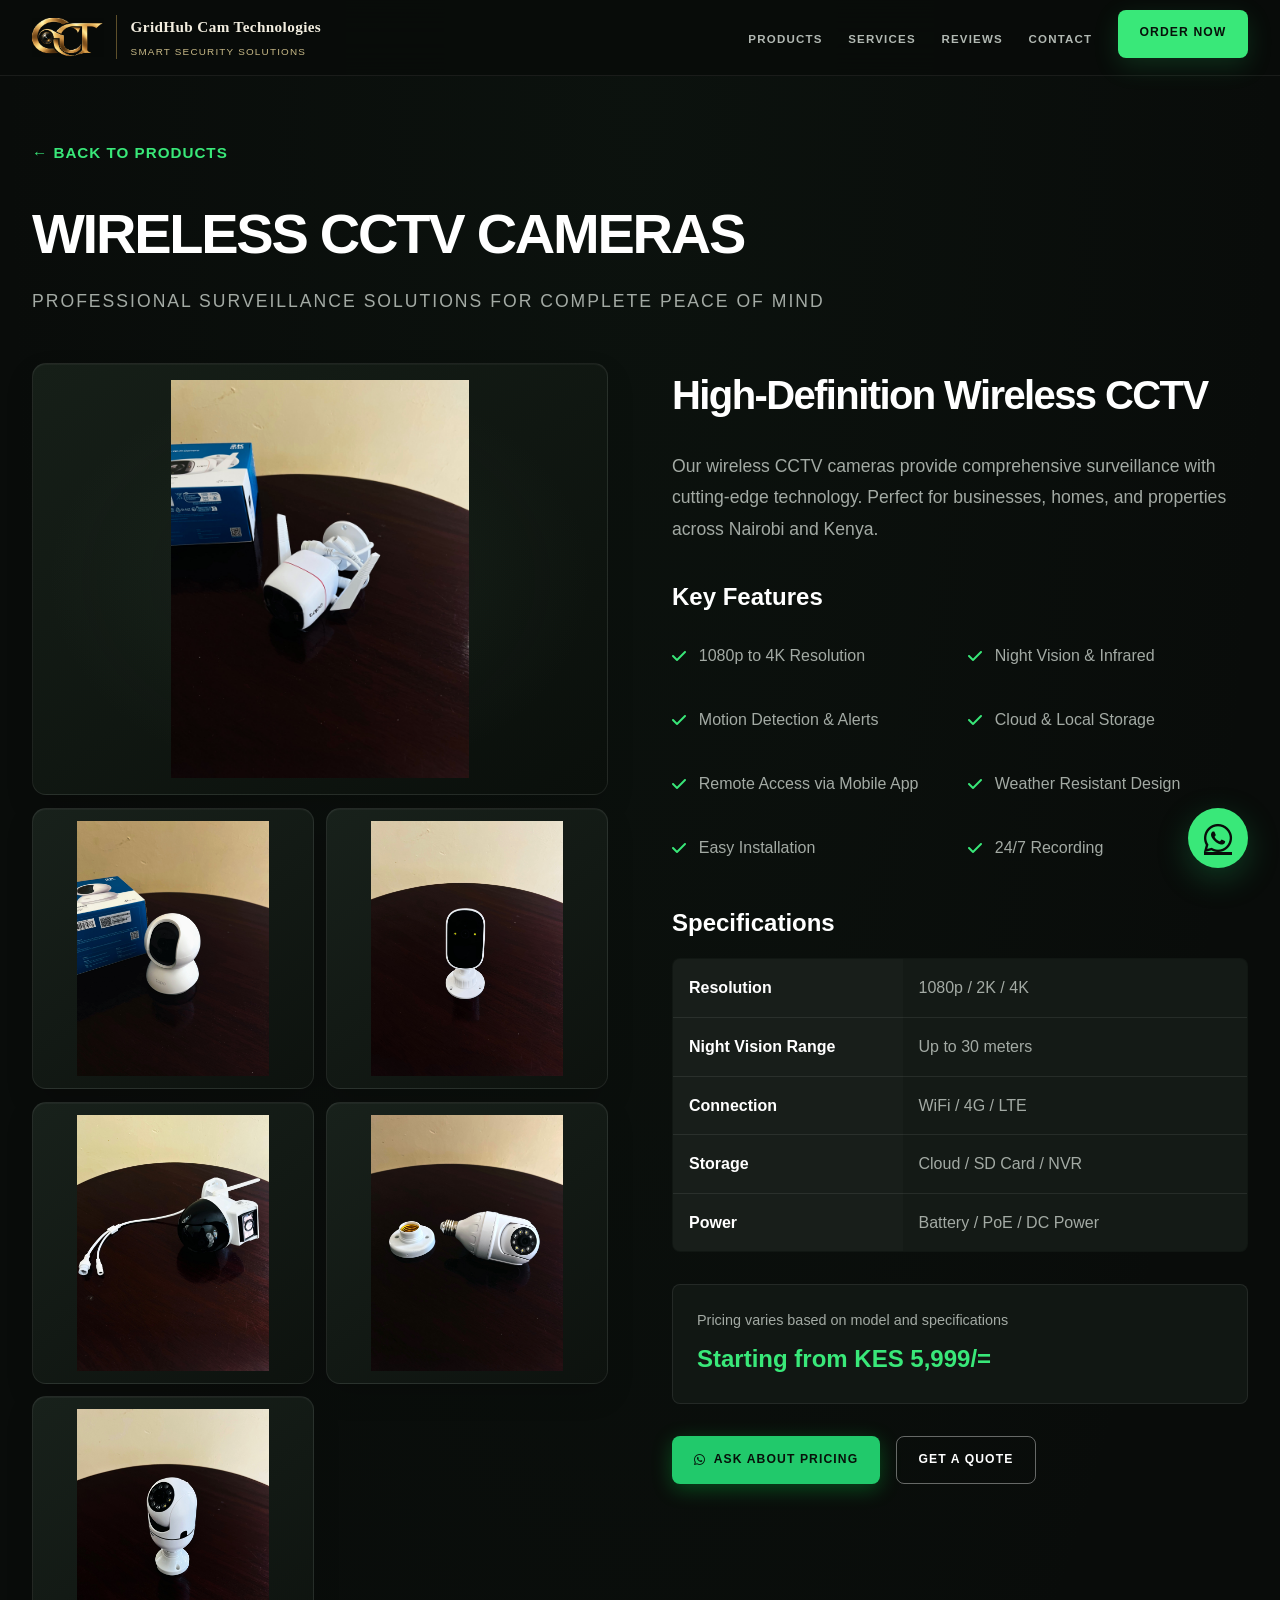
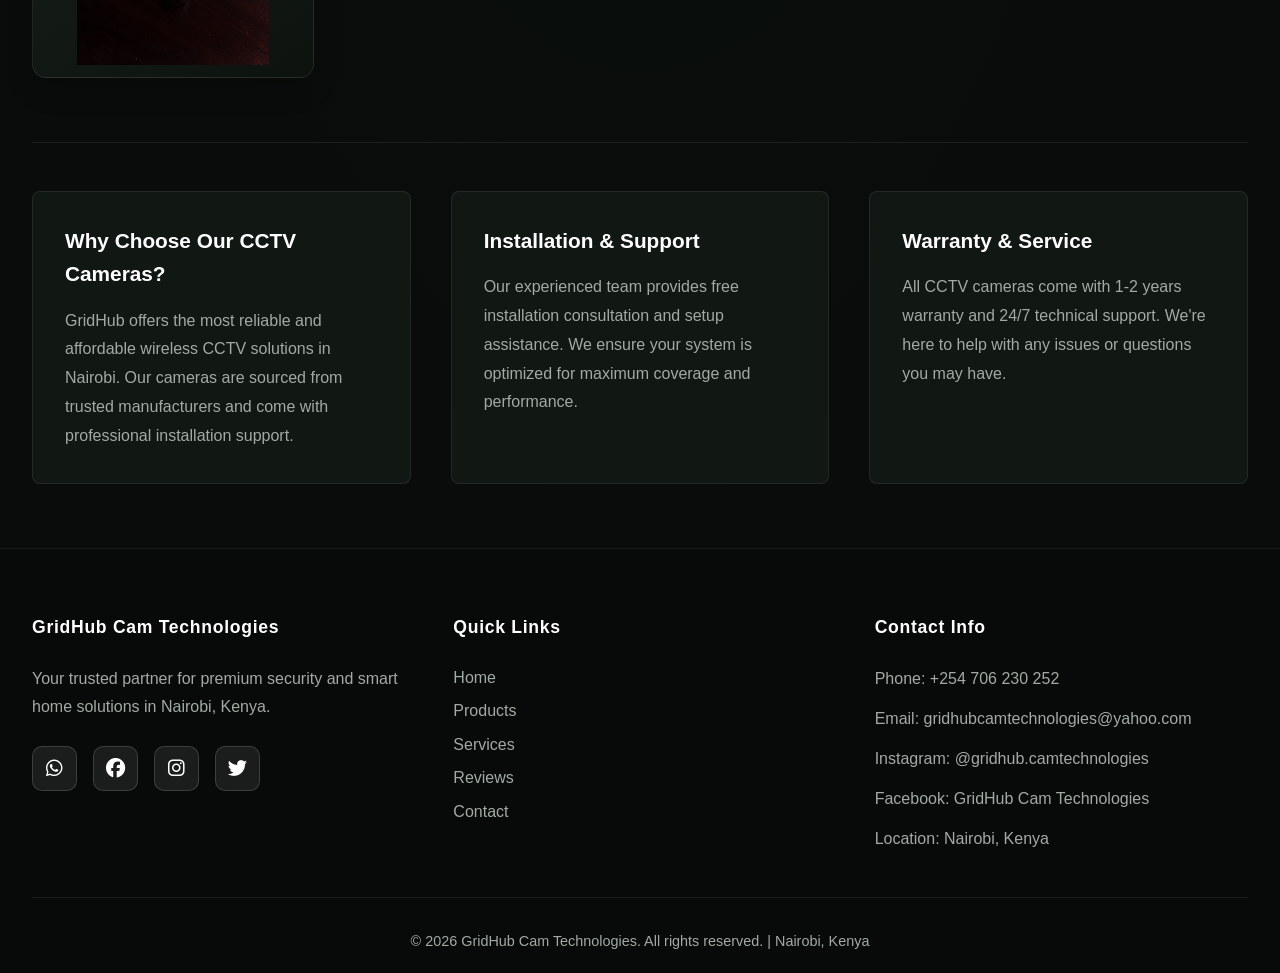
==== commit 2eae692a: "added a favicon" ====
--- a/products/cctv-cameras.html
+++ b/products/cctv-cameras.html
@@ -4,6 +4,7 @@
     <meta charset="UTF-8">
     <meta name="viewport" content="width=device-width, initial-scale=1.0">
     <meta name="description" content="Wireless CCTV Cameras - GridHub Cam Technologies">
+    <link rel="icon" type="image/png" href="../images/Official%20logo.PNG">
     <link rel="stylesheet" href="../css/style.css">
     <link rel="stylesheet" href="https://cdnjs.cloudflare.com/ajax/libs/font-awesome/6.4.0/css/all.min.css">
     <title>Wireless CCTV Cameras | GridHub Cam Technologies</title>
--- a/css/style.css
+++ b/css/style.css
@@ -96,15 +96,17 @@
     flex-direction: column;
     justify-content: center;
     gap: 0.25rem;
+    padding-left: 0.85rem;
+    border-left: 1px solid rgba(212, 177, 91, 0.42);
     white-space: nowrap;
 }
 
 .brand-name {
-    color: #f5e2b0;
+    color: #f3eee0;
     font-family: Georgia, "Times New Roman", serif;
     font-size: 0.95rem;
     font-weight: 600;
-    letter-spacing: 0.035em;
+    letter-spacing: 0.025em;
 }
 
 .brand-subtitle {
@@ -2300,15 +2302,20 @@
     }
 
     .logo-box {
-        width: 60px;
+        width: 56px;
     }
 
     .brand-name {
-        font-size: 0.78rem;
+        font-size: clamp(0.66rem, 3.3vw, 0.76rem);
     }
 
     .brand-subtitle {
-        font-size: 0.53rem;
+        font-size: clamp(0.48rem, 2.25vw, 0.52rem);
+        letter-spacing: 0.09em;
+    }
+
+    .brand-text {
+        padding-left: 0.65rem;
     }
 
     .navbar {
